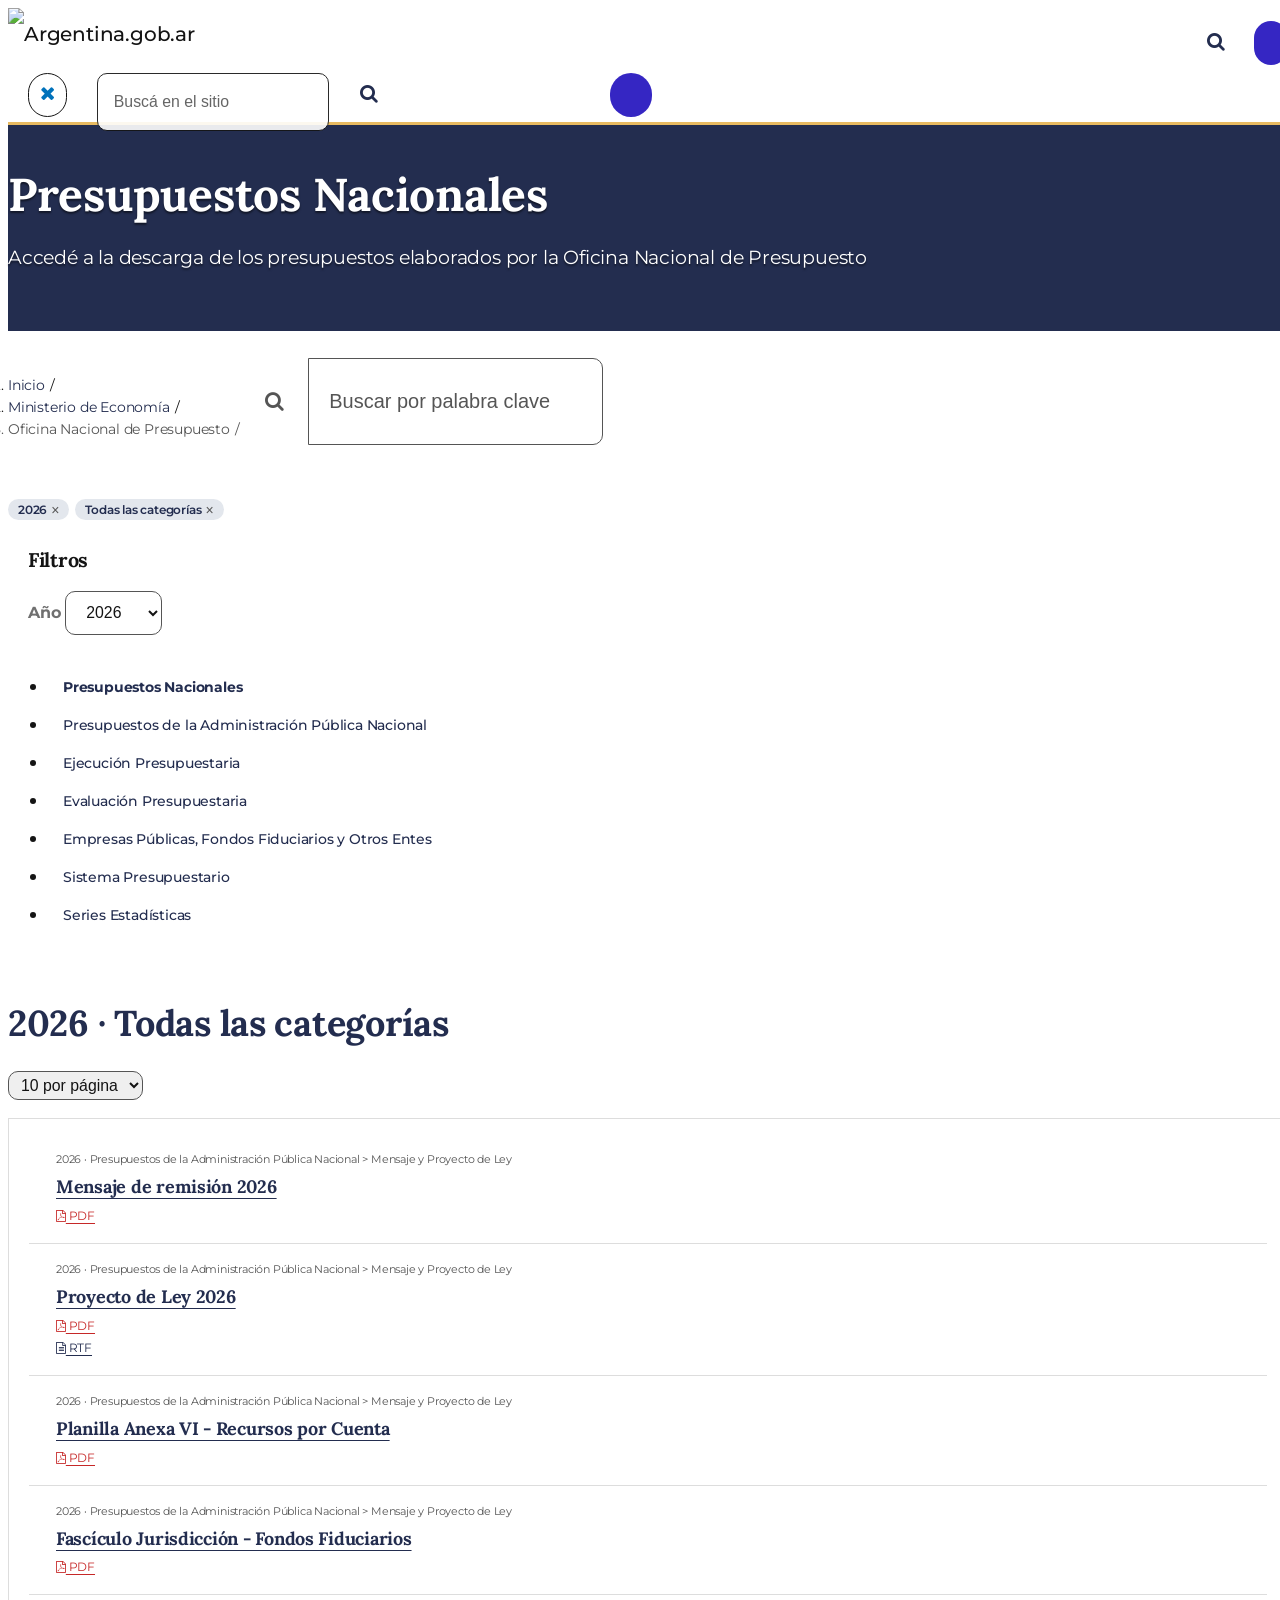
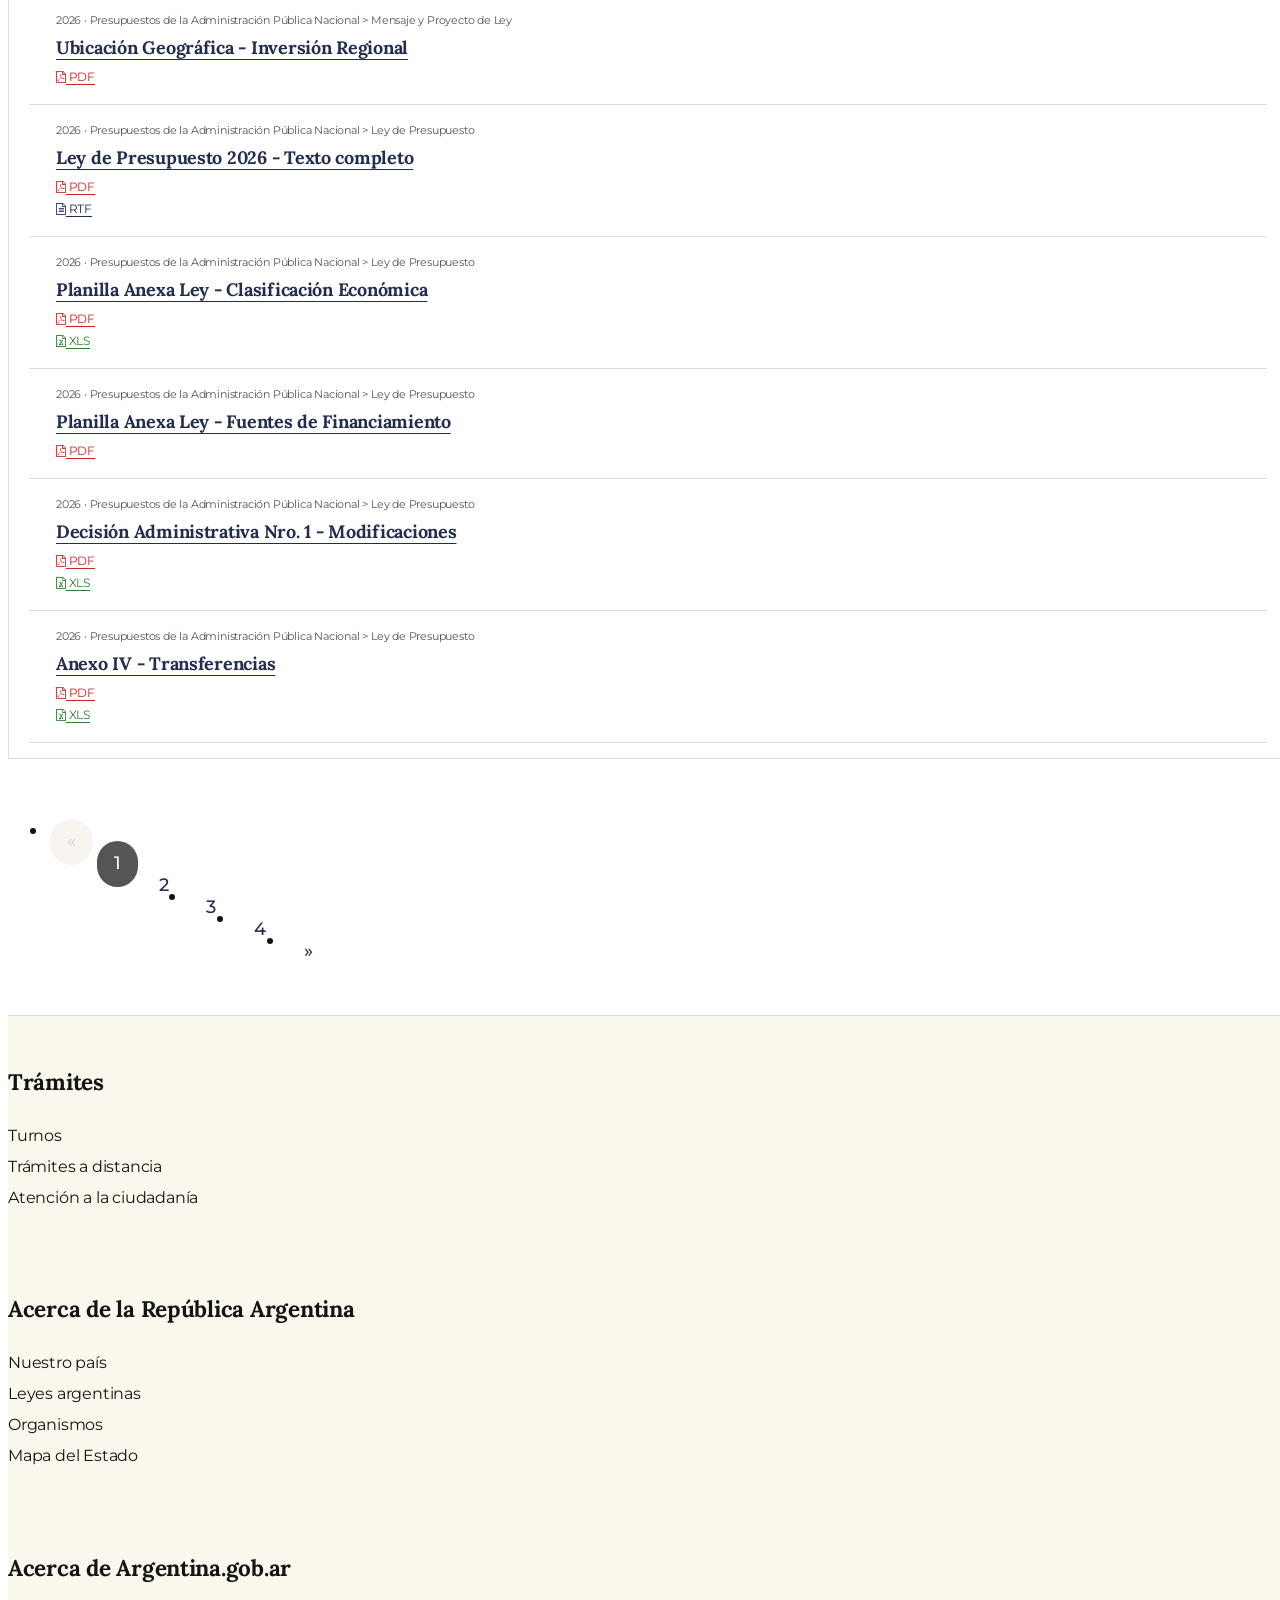
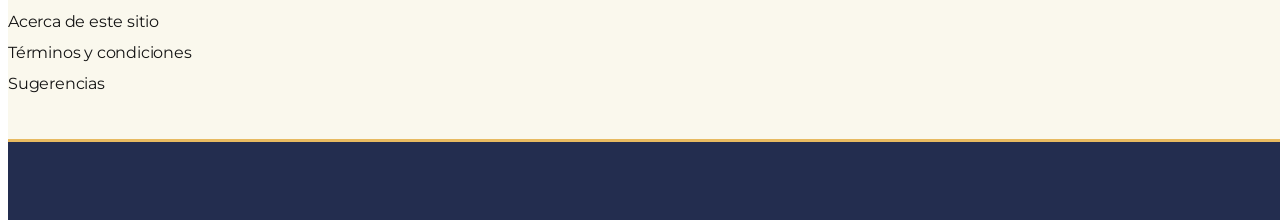
==== index.html @ b6ce986d "feat: sidebar filters via setCategoria, desktop subcat filters below title, hide sidebar card on mob" ====
<!DOCTYPE html>
<html lang="es" dir="ltr">

<head>
    <meta charset="utf-8">
    <meta name="viewport" content="width=device-width, initial-scale=1.0">
    <meta name="theme-color" content="#242C4F">
    <title>Presupuestos Nacionales | Argentina.gob.ar</title>
    <meta name="description"
        content="Accedé a la descarga de los presupuestos elaborados por la Oficina Nacional de Presupuesto">
    <link rel="icon"
        href="https://www.argentina.gob.ar/profiles/argentinagobar/themes/argentinagobar/argentinagobar_theme/favicon.ico"
        type="image/x-icon">

    <!-- Tipografía -->
    <link type="text/css" rel="stylesheet"
        href="https://fonts.googleapis.com/css2?family=Encode+Sans:wght@100;200;300;400;500;600;700;800;900&display=swap"
        media="all">
    <link type="text/css" rel="stylesheet"
        href="https://cdnjs.cloudflare.com/ajax/libs/font-awesome/4.7.0/css/font-awesome.css" media="all">

    <!-- Bootstrap 3 + Poncho -->
    <link rel="stylesheet"
        href="https://www.argentina.gob.ar/profiles/argentinagobar/themes/contrib/poncho/vendor/bootstrap/css/bootstrap.min.css">
    <link rel="stylesheet"
        href="https://www.argentina.gob.ar/profiles/argentinagobar/themes/contrib/poncho/css/icono-arg.css">
    <link rel="stylesheet" href="poncho.css">
    <link rel="stylesheet" href="css/estilos-pasos.css">
    <style>
       #subcategorias-container {
  display: none;
} 
    </style>
</head>

<body class="html no-sidebars">

    <!-- Encabezado Oficial -->
    <header>
        <nav class="navbar navbar-top navbar-default border-bottom-amarillo">
            <div class="container">
                <div>
                    <div class="navbar-header">
                        <a class="navbar-brand" href="https://www.argentina.gob.ar/" id="navbar-brand"
                            aria-label="Argentina.gob.ar Presidencia de la Nación">
                            <img src="https://www.argentina.gob.ar/profiles/argentinagobar/themes/argentinagobar/argentinagobar_theme/logo_argentina-azul.svg"
                                alt="Argentina.gob.ar" height="50" width="254">
                        </a>
                        <a class="btn btn-mi-argentina btn-login visible-xs bg-miarg-azul"
                            href="https://mi.argentina.gob.ar" title="Ingresar a Mi Argentina">
                            <i class="icono-arg-mi-argentina text-white"></i>
                            <span class="sr-only">Ir a Mi Argentina</span>
                        </a>
                        <button class="btn btn-mi-argentina btn-login visible-xs" aria-labelledby="edit-keys">
                            <span class="fa fa-search fa-fw"></span>
                            <span class="sr-only">Buscar</span>
                        </button>
                    </div>
                    <div class="nav navbar-nav navbar-right hidden-xs">
                        <button class="btn btn-link btn-search-reset visible-xs">
                            <i class="fa fa-times"><span class="sr-only">Cerrar el buscador</span></i>
                        </button>
                        <div id="cd-login">
                            <a href="https://mi.argentina.gob.ar/" id="btn-mi-argentina"
                                class="btn hidden-xs p-l-1 btn-login bg-miarg-azul"
                                aria-label="Ingresar a Mi Argentina">
                                <i class="fa-3x fa icono-arg-mi-argentina-extended text-white p-t-0">
                                    <span class="sr-only">Mi Argentina</span>
                                </i>
                            </a>
                        </div>
                        <div class="pull-left">
                            <div class="input-group">
                                <label class="sr-only" for="search-site">Buscar en el sitio</label>
                                <input placeholder="Buscá en el sitio" id="search-site"
                                    class="input-search form-control" type="text">
                                <span class="input-group-btn">
                                    <button class="bg-white btn btn-primary" aria-label="Buscar" type="button">
                                        <i class="fa fa-search text-primary"></i>
                                        <span class="sr-only">Buscar en el sitio</span>
                                    </button>
                                </span>
                            </div>
                        </div>
                    </div>
                </div>
            </div>
        </nav>
    </header>

    <main role="main">

        <!-- Jumbotron / Hero -->
        <section class="jumbotron align-mid">
            <div class="jumbotron_body bg-primary">
                <div class="container">
                    <div class="row">
                        <div class="col-md-12 col-xs-12">
                            <h1 class="margin-bottom-1">Presupuestos Nacionales</h1>
                            <p class="lead">Accedé a la descarga de los presupuestos elaborados por la Oficina Nacional
                                de Presupuesto</p>
                        </div>
                    </div>
                </div>
            </div>
        </section>

        <div class="container margin-bottom-4">
            <div class="region region-content presupuestos-nacionales">
                <div id="block-system-main" class="block block-system clearfix">

                    <!-- Migas de pan -->
                    <div class="row m-t-2">
                        <div class="col-md-12">
                            <ol class="breadcrumb pull-left device-breadcrumb" role="list" aria-label="Migas de pan">
                                <li><a href="https://www.argentina.gob.ar/">Inicio</a></li>
                                <li><a href="#">Ministerio de Economía</a></li>
                                <li class="active">Oficina Nacional de Presupuesto</li>
                            </ol>
                        </div>
                    </div>

                    <!-- Buscador de presupuestos -->
                    <div class="row m-t-2 m-b-3">
                        <div class="col-md-12">
                            <div class="input-group input-group-lg">
                                <span class="input-group-addon bg-white">
                                    <i class="fa fa-search text-muted"></i>
                                </span>
                                <input type="text" class="form-control" placeholder="Buscar por palabra clave"
                                    id="search-presupuesto" autocomplete="off">
                            </div>
                        </div>
                    </div>

                    <!-- Filtros activos -->
                    <div class="row">
                        <div class="col-md-12">
                            <div class="filter-chips" id="filter-chips" role="list" aria-label="Filtros activos"></div>
                        </div>
                    </div>

                    <!-- Contenido principal -->
                    <div class="row">

                        <!-- Columna de filtros -->
                        <div class="col-md-3 col-xs-12">
                            <button class="btn-mobile-filtros-open" onclick="openMobileFilters()">
                                <i class="fa fa-sliders"></i> Filtrar
                            </button>
                            <div class="filter-mobile-overlay" id="mobileOverlay" onclick="closeMobileFilters()"></div>
                            <div class="panel-filtros-wrapper" id="mobileFilterPanel">
                                <div class="filter-header-mobile">
                                    <h3>Filtros</h3>
                                    <button onclick="closeMobileFilters()">Cerrar <i class="fa fa-times"></i></button>
                                </div>
                                <div class="panel panel-filtros m-b-0">
                                    <div class="panel-body">
                                        <h3 class="h4 fw-bold m-t-0 m-b-1 desktop-filtros-title">Filtros</h3>
                                        <div class="">
                                            <label for="filter-anio" class="fw-bold" style="font-size:14px;">Año</label>
                                            <select id="filter-anio" class="form-control" onchange="onYearChange()">
                                                <option value="">Todos</option>
                                                <option value="2026">2026</option>
                                                <option value="2025">2025</option>
                                                <option value="2024">2024</option>
                                                <option value="2023">2023</option>
                                            </select>
                                        </div>
                                        <div class="m-b-2" style="display: none;">
                                            <label for="category-select" class="fw-bold" style="font-size:14px;">Categoría</label>
                                            <select id="category-select" class="form-control" onchange="setCategoria(this.value)">
                                                <option value="__all__">Todas las categorías</option>
                                            </select>
                                        </div>
                                        <div id="subcategorias-container" class="row" style="display: none!important;"></div>
                                    </div>
                                </div>
                                <div class="filter-footer-mobile">
                                    <button class="btn btn-default btn-restablecer" onclick="resetAllMobile()">Restablecer</button>
                                    <button class="btn btn-aplicar" onclick="closeMobileFilters()">Aplicar</button>
                                </div>
                            </div>

                        <!-- Navegación libro / página de libro -->
                        <div class="card card-body hidden-xs">
                            <details class="device-panel-menu" open="true">
                                <summary class="text-black ar-details__title">
                                    <span class="text-left"><i class="fa fa-list p-r-1"></i> En esta sección </span>
                                </summary>
                                <div class="book-navigation details-info">
                                    <nav class="page-sidebar menu-xs">
                                        <ul class="nav nav-pills nav-stacked" id="sidebar-menu">
                                            <li><a href="#" data-categoria="__all__">Presupuestos Nacionales</a></li>
                                            <li><a href="#" data-categoria="Presupuestos de la Administración Pública Nacional">Presupuestos de la Administración Pública Nacional</a></li>
                                            <li><a href="#" data-categoria="Ejecución Presupuestaria">Ejecución Presupuestaria</a></li>
                                            <li><a href="#" data-categoria="Evaluación Presupuestaria">Evaluación Presupuestaria</a></li>
                                            <li><a href="#" data-categoria="Empresas Públicas, Fondos Fiduciarios y Otros Entes">Empresas Públicas, Fondos Fiduciarios y Otros Entes</a></li>
                                            <li><a href="#" data-categoria="Sistema Presupuestario">Sistema Presupuestario</a></li>
                                            <li><a href="#" data-categoria="Series Estadísticas">Series Estadísticas</a></li>
                                        </ul>
                                    </nav>
                                </div>
                            </details>
                        </div>

                        </div>

                        <!-- Columna de resultados -->
                        <div class="col-md-9 col-xs-12">
                            <div class="row margin-bottom-2">
                                <div class="col-xs-8">
                                    <h2 class="h2 margin-bottom-0 text-primary" id="results-title"></h2>
                                </div>
                                <div class="col-xs-4 text-right">
                                    <select id="page-size-selector" class="form-control"
                                        style="display:inline-block; width:auto; padding:4px 8px; height:auto;"
                                        onchange="changePageSize(this.value)">
                                        <option value="10" selected>10 por página</option>
                                        <option value="25">25 por página</option>
                                        <option value="50">50 por página</option>
                                        <option value="todos">Todos</option>
                                    </select>
                                </div>
                            </div>
                            <div id="subcategorias-desktop" class="row m-b-1 hidden-xs"></div>
                            <div class="panel panel-default" id="results-panel" style="display:none;">
                                <div class="panel-body p-a-0">
                                    <div id="results-list"></div>
                                </div>
                            </div>
                            <nav aria-label="Paginación" class="m-t-2" id="pagination-nav" style="display:none;">
                                <ul class="pagination" id="pagination-list"></ul>
                            </nav>
                        </div>
                    </div>
                    <!-- fin row principal -->

                </div>
            </div>
        </div>
    </main>

    <!-- Pie de página Oficial -->
    <footer class="main-footer">
        <div class="container">
            <div class="row">
                <div class="col-md-4 col-sm-12">
                    <section class="block block-menu clearfix">
                        <h2 class="block-title h3 section-title">Trámites</h2>
                        <ul class="menu nav">
                            <li class="first leaf"><a href="https://www.argentina.gob.ar/turnos">Turnos</a></li>
                            <li class="leaf"><a href="https://www.argentina.gob.ar/tad">Trámites a distancia</a></li>
                            <li class="last leaf"><a
                                    href="https://www.argentina.gob.ar/miargentina/mesadeayuda">Atención a la
                                    ciudadanía</a></li>
                        </ul>
                    </section>
                </div>
                <div class="col-md-4 col-sm-12">
                    <section class="block block-menu clearfix">
                        <h2 class="block-title h3 section-title">Acerca de la República Argentina</h2>
                        <ul class="menu nav">
                            <li class="first leaf"><a href="https://www.argentina.gob.ar/pais">Nuestro país</a></li>
                            <li class="leaf"><a href="https://www.argentina.gob.ar/normativa">Leyes argentinas</a></li>
                            <li class="leaf"><a href="https://www.argentina.gob.ar/organismos">Organismos</a></li>
                            <li class="last leaf"><a
                                    href="https://www.argentina.gob.ar/desregulacion/mapa-del-estado">Mapa del
                                    Estado</a></li>
                        </ul>
                    </section>
                </div>
                <div class="col-md-4 col-sm-12">
                    <section class="block block-menu clearfix">
                        <h2 class="block-title h3 section-title">Acerca de Argentina.gob.ar</h2>
                        <ul class="menu nav">
                            <li class="first leaf"><a href="https://www.argentina.gob.ar/acerca">Acerca de este
                                    sitio</a></li>
                            <li class="leaf"><a href="https://www.argentina.gob.ar/terminos-y-condiciones">Términos y
                                    condiciones</a></li>
                            <li class="last leaf"><a href="https://www.argentina.gob.ar/sugerencias">Sugerencias</a>
                            </li>
                        </ul>
                    </section>
                </div>
            </div>
        </div>
        <div class="container-fluid border-top-amarillo">
            <div class="row sub-footer">
                <div class="container">
                    <div class="col-sm-6 m-y-1 p-x-0"></div>
                </div>
            </div>
        </div>
    </footer>

    <script>
        const MENU_DATA = [
          { "id": "presupuestos", "label": "Presupuestos de la Administración Pública Nacional", "children": [
            { "label": "Mensaje y Proyecto de Ley", "href": "#mensajes", "children": [
              { "label": "Mensaje y Proyecto de Ley", "href": "#mensajes" },
              { "label": "Planillas Anexas al Articulado", "href": "#mensajes-planillas" },
              { "label": "Fascículos Jurisdicción Entidad", "href": "#mensajes-fasciculos" },
              { "label": "Anexo Estadístico y Ubicación Geográfica", "href": "#mensajes-estadistico" }
            ]},
            { "label": "Ley de Presupuesto", "href": "#ley", "children": [
              { "label": "Ley de Presupuesto", "href": "#ley" },
              { "label": "Planillas Anexas al Articulado", "href": "#ley-planillas" },
              { "label": "Decisión Administrativa Nro. 1", "href": "#ley-decision" },
              { "label": "Anexos", "href": "#ley-anexos" }
            ]},
            { "label": "Otros Documentos", "href": "#otros", "children": [
              { "label": "Presupuesto Consolidado del Sector Público Nacional", "href": "#otros-consolidado" },
              { "label": "Síntesis del Mensaje y Proyecto de Ley", "href": "#otros-resumen" },
              { "label": "Informe de Avance del Presup. al Congreso de la Nación", "href": "#otros-informe" }
            ]}
          ]},
          { "id": "ejecucion", "label": "Ejecución Presupuestaria", "children": [
            { "label": "Ejecución Adm. Nacional Base Devengado", "href": "https://www.economia.gob.ar/onp/ejecucion/2026" }, { "label": "Cuenta AIF Sector Público Nacional Base Caja", "href": "https://www.economia.gob.ar/onp/ejecucion/2026#aif" }, { "label": "Ejecución Adm. Nacional Divisas", "href": "https://www.economia.gob.ar/onp/ejecucion/2026#divisas" }, { "label": "Boletín Fiscal", "href": "https://www.economia.gob.ar/onp/ejecucion/2026#bf" }] },
          { "id": "evaluacion", "label": "Evaluación Presupuestaria", "children": [
            { "label": "Síntesis Ejecutiva", "href": "https://www.economia.gob.ar/onp/evaluacion/2026" }, { "label": "Seguimiento Físico Financiero", "href": "https://www.economia.gob.ar/onp/evaluacion/2026#seguimiento" }, { "label": "Resúmen Orientado al Ciudadano", "href": "https://www.economia.gob.ar/onp/evaluacion/2026#resumen" }, { "label": "Inversión Pública Nacional", "href": "https://www.economia.gob.ar/onp/evaluacion/2026#inversion" }, { "label": "Cuenta de Inversión", "href": "https://www.economia.gob.ar/onp/evaluacion/2026#cuenta" }] },
          { "id": "empresas", "label": "Empresas Públicas, Fondos Fiduciarios y Otros Entes", "children": [
            { "label": "Presupuestos de Empresas Públicas y Otros Entes", "href": "https://www.economia.gob.ar/onp/empresas/2026" }, { "label": "Presupuestos de Fondos Fiduciarios", "href": "https://www.economia.gob.ar/onp/empresas/2026#ff" }, { "label": "Ejecución Presupuestaria de los Fondos Fiduciarios", "href": "https://www.economia.gob.ar/onp/empresas/2026#ejecucion_ff" }, { "label": "Ejecución Presupuestaria de Empresas Públicas", "href": "https://www.economia.gob.ar/onp/empresas/2026#ejecucion_empresas" }, { "label": "Instructivos", "href": "https://www.economia.gob.ar/onp/empresas/instructivos" }] },
          { "id": "sistema", "label": "Sistema Presupuestario", "children": [
            { "label": "Normativa", "href": "https://www.economia.gob.ar/onp/sistema" }, { "label": "Manuales", "href": "https://www.economia.gob.ar/onp/sistema#manuales" }, { "label": "Instructivos y Soportes de Información", "href": "https://www.economia.gob.ar/onp/sistema#instructivos" }] },
          { "id": "estadisticas", "label": "Series Estadísticas", "href": "https://www.economia.gob.ar/onp/estadisticas/", "children": [] }
        ];
        let menuData = MENU_DATA;
        let activeCategory = "";
        let activeYear = "";
        let activeResultsHref = "";
        let currentPage = 1;
        let ITEMS_POR_PAGINA = 10;
        let cachedResults = [];
        let currentGroupHrefs = [];
        let searchQuery = "";
        let activeSubcategory = "";

        function hideResultsPanel() {
            document.getElementById("results-panel").style.display = "none";
            activeResultsHref = "";
        }

        function onSubcategorySelect(sel) {
            const val = sel.value;
            if (!val) { hideResultsPanel(); return; }
            if (val === "__all__") {
                activeSubcategory = "Todas las categorías";
                renderChips();
                if (currentGroupHrefs && currentGroupHrefs.length) {
                    showAllGroupResults();
                } else {
                    showCategoryResults(activeCategory);
                }
                return;
            }
            const opt = sel.options[sel.selectedIndex];
            activeSubcategory = opt.text;
            renderChips();
            showResults(val);
        }

        function renderResultItemHtml(it) {
            var formatsHtml = "";
            if (it.formats) {
                var fmts = [];
                if (it.formats.pdf) fmts.push('<a href="' + escapeAttr(it.formats.pdf) + '" class="result-format text-danger"><i class="fa fa-file-pdf-o" aria-hidden="true"></i> PDF</a>');
                if (it.formats.rtf) fmts.push('<a href="' + escapeAttr(it.formats.rtf) + '" class="result-format text-primary"><i class="fa fa-file-text-o" aria-hidden="true"></i> RTF</a>');
                if (it.formats.xls) fmts.push('<a href="' + escapeAttr(it.formats.xls) + '" class="result-format text-success"><i class="fa fa-file-excel-o" aria-hidden="true"></i> XLS</a>');
                formatsHtml = fmts.join("<br>");
            }
            var url = it.url || (it.formats && (it.formats.pdf || it.formats.rtf || it.formats.xls)) || "#";
            var meta = [];
            if (it.year) meta.push('<span class="text-muted">' + it.year + '</span>');
            if (it._href) {
                if (!hrefLabelMap) hrefLabelMap = buildHrefLabelMap();
                var label = hrefLabelMap[it._href] || "";
                if (label) meta.push('<span class="text-muted">' + escapeHtml(label) + '</span>');
            }
            return '<div class="result-item border-bottom p-x-2 p-y-1">' +
                (meta.length ? '<div class="row"><div class="col-xs-12 m-b-05" style="font-size:11px;">' + meta.join(" · ") + '</div></div>' : "") +
                '<div class="row">' +
                '<div class="col-xs-9">' +
                '<h3 class="h5 margin-top-0 margin-bottom-05">' +
                '<a href="' + escapeAttr(url) + '">' + escapeHtml(it.title) + '</a>' +
                '</h3>' +
                '</div>' +
                '<div class="col-xs-3 text-right">' + formatsHtml + '</div>' +
                '</div>' +
                '</div>';
        }

        function renderResultsPage() {
            cachedResults.sort(function(a, b) { return (b.year || 0) - (a.year || 0); });
            var list = document.getElementById("results-list");
            if (cachedResults.length === 0) {
                list.innerHTML = '<div class="p-x-2 p-y-2 text-muted"><p class="margin-0">No hay resultados' +
                    (activeYear ? ' para ' + activeYear : '') + '</p></div>';
                return;
            }
            var start = (currentPage - 1) * ITEMS_POR_PAGINA;
            var pageItems = cachedResults.slice(start, start + ITEMS_POR_PAGINA);
            list.innerHTML = pageItems.map(function (it) {
                return renderResultItemHtml(it);
            }).join("");
            renderPagination();
        }

        function goToPage(page) {
            const totalPages = Math.ceil(cachedResults.length / ITEMS_POR_PAGINA);
            if (page < 1 || page > totalPages) return;
            currentPage = page;
            renderResultsPage();
            renderPagination();
            window.scrollTo({ top: document.getElementById("results-panel").offsetTop - 20, behavior: "smooth" });
        }

        function showResults(href) {
            activeResultsHref = href;
            var data = SIMULATED_RESULTS[href];
            var panel = document.getElementById("results-panel");
            var q = (document.getElementById("search-presupuesto").value || "").trim().toLowerCase();

            cachedResults = data ? data.slice() : [];
            cachedResults.forEach(function(it) { it._href = href; });
            if (activeYear) {
                cachedResults = cachedResults.filter(function (it) { return String(it.year) === activeYear; });
            }
            if (q) {
                cachedResults = cachedResults.filter(function (it) { return it.title.toLowerCase().includes(q); });
            }

            currentPage = 1;
            renderResultsPage();
            panel.style.display = "block";
        }

        const SIMULATED_RESULTS = {
  "#mensajes": [
    {title:"Mensaje de remisión", year:2023, url:"https://www.economia.gob.ar/onp/documentos/presutexto/proy2023/ley/pdf/planillas_anexas/capitulo1/anexa101.pdf", formats:{pdf:"https://www.economia.gob.ar/onp/documentos/presutexto/proy2023/ley/pdf/planillas_anexas/capitulo1/anexa101.pdf"}},
    {title:"Proyecto de Ley", year:2023, url:"https://www.economia.gob.ar/onp/documentos/presutexto/proy2023/ley/pdf/planillas_anexas/capitulo1/anexa101.pdf", formats:{pdf:"https://www.economia.gob.ar/onp/documentos/presutexto/proy2023/ley/pdf/planillas_anexas/capitulo1/anexa101.pdf"}},
    {title:"Composición del gasto por Finalidad-Función y Carácter Económico - Nº 1 Anexa al Art.1º", year:2023, url:"https://www.economia.gob.ar/onp/documentos/presutexto/proy2023/ley/pdf/planillas_anexas/capitulo1/anexa101.pdf", formats:{pdf:"https://www.economia.gob.ar/onp/documentos/presutexto/proy2023/ley/pdf/planillas_anexas/capitulo1/anexa101.pdf", rtf:"https://www.economia.gob.ar/onp/documentos/presutexto/proy2023/ley/pdf/planillas_anexas/capitulo1/anexa101.rtf"}},
    {title:"Composición del gasto por Finalidad-Función y Carácter Institucional - Nº 2 Anexa al Art.1º", year:2023, url:"https://www.economia.gob.ar/onp/documentos/presutexto/proy2023/ley/pdf/planillas_anexas/capitulo1/anexa102.pdf", formats:{pdf:"https://www.economia.gob.ar/onp/documentos/presutexto/proy2023/ley/pdf/planillas_anexas/capitulo1/anexa102.pdf", rtf:"https://www.economia.gob.ar/onp/documentos/presutexto/proy2023/ley/pdf/planillas_anexas/capitulo1/anexa102.rtf"}},
    {title:"Composición del gasto por Finalidad-Función y por Jurisdicción - Nº 3 Anexa al Art.1º", year:2023, url:"https://www.economia.gob.ar/onp/documentos/presutexto/proy2023/ley/pdf/planillas_anexas/capitulo1/anexa103.pdf", formats:{pdf:"https://www.economia.gob.ar/onp/documentos/presutexto/proy2023/ley/pdf/planillas_anexas/capitulo1/anexa103.pdf", xls:"https://www.economia.gob.ar/onp/documentos/presutexto/proy2023/ley/pdf/planillas_anexas/capitulo1/anexa103.xlsx"}},
    {title:"Composición del gasto por Jurisdicción y Carácter Institucional - Nº 4 Anexa al Art.1º", year:2023, url:"https://www.economia.gob.ar/onp/documentos/presutexto/proy2023/ley/pdf/planillas_anexas/capitulo1/anexa103.pdf", formats:{pdf:"https://www.economia.gob.ar/onp/documentos/presutexto/proy2023/ley/pdf/planillas_anexas/capitulo1/anexa103.pdf", xls:"https://www.economia.gob.ar/onp/documentos/presutexto/proy2023/ley/pdf/planillas_anexas/capitulo1/anexa103.xlsx"}},
    {title:"Composición del gasto por Jurisdicción y Carácter Económico - Nº 5 Anexa al Art.1º", year:2023, url:"https://www.economia.gob.ar/onp/documentos/presutexto/proy2023/ley/pdf/planillas_anexas/capitulo1/anexa103.pdf", formats:{pdf:"https://www.economia.gob.ar/onp/documentos/presutexto/proy2023/ley/pdf/planillas_anexas/capitulo1/anexa103.pdf", xls:"https://www.economia.gob.ar/onp/documentos/presutexto/proy2023/ley/pdf/planillas_anexas/capitulo1/anexa103.xlsx"}},
    {title:"Composición del gasto por Jurisdicción y por Fuente de Financiamiento - Nº 6 Anexa al Art.1º", year:2023, url:"https://www.economia.gob.ar/onp/documentos/presutexto/proy2023/ley/pdf/planillas_anexas/capitulo1/anexa103.pdf", formats:{pdf:"https://www.economia.gob.ar/onp/documentos/presutexto/proy2023/ley/pdf/planillas_anexas/capitulo1/anexa103.pdf", xls:"https://www.economia.gob.ar/onp/documentos/presutexto/proy2023/ley/pdf/planillas_anexas/capitulo1/anexa103.xlsx"}},
    {title:"Composición del gasto por Carácter Económico y por Carácter Institucional - Nº 7 Anexa al Art.1º", year:2023, url:"https://www.economia.gob.ar/onp/documentos/presutexto/proy2023/ley/pdf/planillas_anexas/capitulo1/anexa103.pdf", formats:{pdf:"https://www.economia.gob.ar/onp/documentos/presutexto/proy2023/ley/pdf/planillas_anexas/capitulo1/anexa103.pdf", xls:"https://www.economia.gob.ar/onp/documentos/presutexto/proy2023/ley/pdf/planillas_anexas/capitulo1/anexa103.xlsx"}},
    {title:"Cálculo de Recursos por Carácter Económico y por Carácter Institucional - Nº 8 Anexa al Art.2º", year:2023, url:"https://www.economia.gob.ar/onp/documentos/presutexto/proy2023/ley/pdf/planillas_anexas/capitulo1/anexa103.pdf", formats:{pdf:"https://www.economia.gob.ar/onp/documentos/presutexto/proy2023/ley/pdf/planillas_anexas/capitulo1/anexa103.pdf", xls:"https://www.economia.gob.ar/onp/documentos/presutexto/proy2023/ley/pdf/planillas_anexas/capitulo1/anexa103.xlsx"}},
    {title:"Mensaje de remisión 2026", year:2026, url:"https://www.economia.gob.ar/onp/documentos/presutexto/proy2026/mensaje.pdf", formats:{pdf:"https://www.economia.gob.ar/onp/documentos/presutexto/proy2026/mensaje.pdf"}},
    {title:"Proyecto de Ley 2026", year:2026, url:"https://www.economia.gob.ar/onp/documentos/presutexto/proy2026/ley.pdf", formats:{pdf:"https://www.economia.gob.ar/onp/documentos/presutexto/proy2026/ley.pdf", rtf:"https://www.economia.gob.ar/onp/documentos/presutexto/proy2026/ley.rtf"}}
  ],
  "#mensajes-planillas": [
    {title:"Planilla Anexa I - Recursos por Rubro", year:2023, formats:{pdf:"#", xls:"#"}},
    {title:"Planilla Anexa II - Gastos por Inciso", year:2023, formats:{pdf:"#", xls:"#"}},
    {title:"Planilla Anexa III - Gastos por Finalidad", year:2024, formats:{pdf:"#", xls:"#"}},
    {title:"Planilla Anexa IV - Gastos por Jurisdicción", year:2024, formats:{pdf:"#", xls:"#"}},
    {title:"Planilla Anexa V - Clasificación Geográfica", year:2025, formats:{pdf:"#", rtf:"#"}},
    {title:"Planilla Anexa VI - Recursos por Cuenta", year:2026, formats:{pdf:"#"}}
  ],
  "#mensajes-fasciculos": [
    {title:"Fascículo Jurisdicción - Administración Central", year:2023, formats:{pdf:"#"}},
    {title:"Fascículo Jurisdicción - Organismos Descentralizados", year:2024, formats:{pdf:"#"}},
    {title:"Fascículo Jurisdicción - Empresas Públicas", year:2025, formats:{pdf:"#"}},
    {title:"Fascículo Jurisdicción - Fondos Fiduciarios", year:2026, formats:{pdf:"#"}}
  ],
  "#mensajes-estadistico": [
    {title:"Anexo Estadístico - Series Macrofiscales", year:2023, formats:{pdf:"#", xls:"#"}},
    {title:"Anexo Estadístico - Gasto Primario", year:2024, formats:{pdf:"#"}},
    {title:"Ubicación Geográfica - Obras por Provincia", year:2025, formats:{pdf:"#", xls:"#"}},
    {title:"Ubicación Geográfica - Inversión Regional", year:2026, formats:{pdf:"#"}}
  ],
  "#ley": [
    {title:"Ley de Presupuesto 2023 - Texto completo", year:2023, formats:{pdf:"#", rtf:"#"}  },
    {title:"Ley de Presupuesto 2024 - Texto completo", year:2024, formats:{pdf:"#", rtf:"#"}  },
    {title:"Ley de Presupuesto 2025 - Texto completo", year:2025, formats:{pdf:"#", rtf:"#"}  },
    {title:"Ley de Presupuesto 2026 - Texto completo", year:2026, formats:{pdf:"#", rtf:"#"}  },
    {title:"Artículos 1 al 50", year:2023, formats:{pdf:"#"}},
    {title:"Artículos 51 al 100", year:2024, formats:{pdf:"#"}}
  ],
  "#ley-planillas": [
    {title:"Planilla Anexa Ley - Recursos", year:2023, formats:{pdf:"#", xls:"#"}},
    {title:"Planilla Anexa Ley - Gastos Corrientes", year:2024, formats:{pdf:"#", xls:"#"}},
    {title:"Planilla Anexa Ley - Gastos de Capital", year:2025, formats:{pdf:"#", xls:"#"}},
    {title:"Planilla Anexa Ley - Clasificación Económica", year:2026, formats:{pdf:"#", xls:"#"}},
    {title:"Planilla Anexa Ley - Fuentes de Financiamiento", year:2026, formats:{pdf:"#"}}
  ],
  "#ley-decision": [
    {title:"Decisión Administrativa Nro. 1 - Distribución del Presupuesto", year:2023, formats:{pdf:"#"}},
    {title:"Decisión Administrativa Nro. 1 - Anexo I", year:2024, formats:{pdf:"#", rtf:"#"}},
    {title:"Decisión Administrativa Nro. 1 - Anexo II", year:2025, formats:{pdf:"#"}},
    {title:"Decisión Administrativa Nro. 1 - Modificaciones", year:2026, formats:{pdf:"#", xls:"#"}}
  ],
  "#ley-anexos": [
    {title:"Anexo I - Presupuesto de Recursos", year:2023, formats:{pdf:"#", xls:"#"}},
    {title:"Anexo II - Presupuesto de Gastos", year:2024, formats:{pdf:"#", xls:"#"}},
    {title:"Anexo III - Personal de la Administración", year:2025, formats:{pdf:"#"}},
    {title:"Anexo IV - Transferencias", year:2026, formats:{pdf:"#", xls:"#"}},
    {title:"Anexo V - Deuda Pública", year:2026, formats:{pdf:"#", rtf:"#"}}
  ],
  "#otros-consolidado": [
    {title:"Presupuesto Consolidado - Sector Público Nacional", year:2023, formats:{pdf:"#", xls:"#"}},
    {title:"Presupuesto Consolidado - Administración Central", year:2024, formats:{pdf:"#"}},
    {title:"Presupuesto Consolidado - Organismos Descentralizados", year:2025, formats:{pdf:"#", xls:"#"}},
    {title:"Presupuesto Consolidado - Empresas Públicas", year:2026, formats:{pdf:"#"}}
  ],
  "#otros-resumen": [
    {title:"Síntesis del Mensaje y Proyecto de Ley - Resumen Ejecutivo", year:2023, formats:{pdf:"#", rtf:"#"}},
    {title:"Síntesis del Mensaje y Proyecto de Ley - Versión Ciudadana", year:2024, formats:{pdf:"#"}},
    {title:"Síntesis del Mensaje y Proyecto de Ley - Infografía", year:2025, formats:{pdf:"#", rtf:"#"}},
    {title:"Síntesis del Mensaje y Proyecto de Ley - PPT", year:2026, formats:{pdf:"#", xls:"#"}}
  ],
  "#otros-informe": [
    {title:"Informe de Avance - I Trimestre", year:2023, formats:{pdf:"#", xls:"#"}},
    {title:"Informe de Avance - II Trimestre", year:2024, formats:{pdf:"#", xls:"#"}},
    {title:"Informe de Avance - III Trimestre", year:2025, formats:{pdf:"#", xls:"#"}},
    {title:"Informe de Avance - IV Trimestre", year:2026, formats:{pdf:"#", xls:"#"}}
  ],
  "https://www.economia.gob.ar/onp/ejecucion/2026": [
    {title:"Ejecución - Gastos por Jurisdicción", year:2023, url:"https://www.economia.gob.ar/onp/ejecucion/2026", formats:{pdf:"#"}},
    {title:"Ejecución - Gastos por Inciso", year:2024, url:"https://www.economia.gob.ar/onp/ejecucion/2026", formats:{pdf:"#", xls:"#"}},
    {title:"Ejecución - Gastos por Finalidad", year:2025, url:"https://www.economia.gob.ar/onp/ejecucion/2026", formats:{pdf:"#", xls:"#"}},
    {title:"Ejecución - Recursos por Rubro", year:2026, url:"https://www.economia.gob.ar/onp/ejecucion/2026", formats:{pdf:"#", xls:"#"}},
    {title:"Ejecución - Análisis del Resultado Financiero", year:2026, url:"https://www.economia.gob.ar/onp/ejecucion/2026", formats:{pdf:"#", xls:"#"}}
  ],
  "https://www.economia.gob.ar/onp/ejecucion/2026#aif": [
    {title:"Cuenta AIF - Estado de Ingresos y Gastos", year:2023, url:"https://www.economia.gob.ar/onp/ejecucion/2026", formats:{pdf:"#"}},
    {title:"Cuenta AIF - Recursos Financieros", year:2024, url:"https://www.economia.gob.ar/onp/ejecucion/2026", formats:{pdf:"#", xls:"#"}},
    {title:"Cuenta AIF - Obligaciones Financieras", year:2025, url:"https://www.economia.gob.ar/onp/ejecucion/2026", formats:{pdf:"#", xls:"#"}},
    {title:"Cuenta AIF - Inversiones Financieras", year:2026, url:"https://www.economia.gob.ar/onp/ejecucion/2026", formats:{pdf:"#"}}
  ],
  "https://www.economia.gob.ar/onp/ejecucion/2026#divisas": [
    {title:"Divisas - Ingresos en Moneda Extranjera", year:2023, url:"https://www.economia.gob.ar/onp/ejecucion/2026", formats:{pdf:"#", xls:"#"}},
    {title:"Divisas - Egresos en Moneda Extranjera", year:2024, url:"https://www.economia.gob.ar/onp/ejecucion/2026", formats:{pdf:"#", xls:"#"}},
    {title:"Divisas - Balance Cambiario del Sector Público", year:2025, url:"https://www.economia.gob.ar/onp/ejecucion/2026", formats:{pdf:"#"}},
    {title:"Divisas - Deuda en Moneda Extranjera", year:2026, url:"https://www.economia.gob.ar/onp/ejecucion/2026", formats:{pdf:"#"}}
  ],
  "https://www.economia.gob.ar/onp/ejecucion/2026#bf": [
    {title:"Boletín Fiscal - Resumen Ejecutivo", year:2023, url:"https://www.economia.gob.ar/onp/ejecucion/2026", formats:{pdf:"#", xls:"#"}},
    {title:"Boletín Fiscal - Ingresos Tributarios", year:2024, url:"https://www.economia.gob.ar/onp/ejecucion/2026", formats:{pdf:"#", xls:"#"}},
    {title:"Boletín Fiscal - Gasto Primario", year:2025, url:"https://www.economia.gob.ar/onp/ejecucion/2026", formats:{pdf:"#", xls:"#"}},
    {title:"Boletín Fiscal - Resultado Fiscal", year:2026, url:"https://www.economia.gob.ar/onp/ejecucion/2026", formats:{pdf:"#", xls:"#"}},
    {title:"Boletín Fiscal - Deuda Pública", year:2026, url:"https://www.economia.gob.ar/onp/ejecucion/2026", formats:{pdf:"#"}}
  ],
  "https://www.economia.gob.ar/onp/evaluacion/2026": [
    {title:"Síntesis Ejecutiva - Resumen de la Gestión", year:2023, url:"https://www.economia.gob.ar/onp/evaluacion/2026", formats:{pdf:"#", rtf:"#"}},
    {title:"Síntesis Ejecutiva - Indicadores Fiscales", year:2024, url:"https://www.economia.gob.ar/onp/evaluacion/2026", formats:{pdf:"#", xls:"#"}},
    {title:"Síntesis Ejecutiva - Evaluación por Jurisdicción", year:2025, url:"https://www.economia.gob.ar/onp/evaluacion/2026", formats:{pdf:"#", xls:"#"}},
    {title:"Síntesis Ejecutiva - Evaluación Global", year:2026, url:"https://www.economia.gob.ar/onp/evaluacion/2026", formats:{pdf:"#"}}
  ],
  "https://www.economia.gob.ar/onp/evaluacion/2026#seguimiento": [
    {title:"Seguimiento Físico - Metas Físicas por Jurisdicción", year:2023, url:"https://www.economia.gob.ar/onp/evaluacion/2026", formats:{pdf:"#", xls:"#"}},
    {title:"Seguimiento Físico - Indicadores de Gestión", year:2024, url:"https://www.economia.gob.ar/onp/evaluacion/2026", formats:{pdf:"#"}},
    {title:"Seguimiento Financiero - Ejecución por Programa", year:2025, url:"https://www.economia.gob.ar/onp/evaluacion/2026", formats:{pdf:"#", xls:"#"}},
    {title:"Seguimiento Financiero - Desvíos Presupuestarios", year:2026, url:"https://www.economia.gob.ar/onp/evaluacion/2026", formats:{pdf:"#", xls:"#"}}
  ],
  "https://www.economia.gob.ar/onp/evaluacion/2026#resumen": [
    {title:"Resumen Orientado al Ciudadano - Versión 2023", year:2023, url:"https://www.economia.gob.ar/onp/evaluacion/2026", formats:{pdf:"#"}},
    {title:"Resumen Orientado al Ciudadano - Versión 2024", year:2024, url:"https://www.economia.gob.ar/onp/evaluacion/2026", formats:{pdf:"#", rtf:"#"}},
    {title:"Resumen Orientado al Ciudadano - Versión 2025", year:2025, url:"https://www.economia.gob.ar/onp/evaluacion/2026", formats:{pdf:"#"}},
    {title:"Resumen Orientado al Ciudadano - Versión 2026", year:2026, url:"https://www.economia.gob.ar/onp/evaluacion/2026", formats:{pdf:"#"}}
  ],
  "https://www.economia.gob.ar/onp/evaluacion/2026#inversion": [
    {title:"Inversión Pública - Proyectos por Jurisdicción", year:2023, url:"https://www.economia.gob.ar/onp/evaluacion/2026", formats:{pdf:"#", xls:"#"}},
    {title:"Inversión Pública - Avance de Obras", year:2024, url:"https://www.economia.gob.ar/onp/evaluacion/2026", formats:{pdf:"#", xls:"#"}},
    {title:"Inversión Pública - Financiamiento Internacional", year:2025, url:"https://www.economia.gob.ar/onp/evaluacion/2026", formats:{pdf:"#"}},
    {title:"Inversión Pública - Proyectos Prioritarios", year:2026, url:"https://www.economia.gob.ar/onp/evaluacion/2026", formats:{pdf:"#", xls:"#"}}
  ],
  "https://www.economia.gob.ar/onp/evaluacion/2026#cuenta": [
    {title:"Cuenta de Inversión - Documento Completo", year:2023, url:"https://www.economia.gob.ar/onp/evaluacion/2026", formats:{pdf:"#"}},
    {title:"Cuenta de Inversión - Tomo I", year:2024, url:"https://www.economia.gob.ar/onp/evaluacion/2026", formats:{pdf:"#", rtf:"#"}},
    {title:"Cuenta de Inversión - Tomo II", year:2025, url:"https://www.economia.gob.ar/onp/evaluacion/2026", formats:{pdf:"#"}},
    {title:"Cuenta de Inversión - Resumen Ejecutivo", year:2026, url:"https://www.economia.gob.ar/onp/evaluacion/2026", formats:{pdf:"#", xls:"#"}}
  ],
  "https://www.economia.gob.ar/onp/empresas/2026": [
    {title:"Presupuesto Empresas Públicas - Recurso", year:2023, url:"https://www.economia.gob.ar/onp/empresas/2026", formats:{pdf:"#", xls:"#"}},
    {title:"Presupuesto Empresas Públicas - Gastos", year:2024, url:"https://www.economia.gob.ar/onp/empresas/2026", formats:{pdf:"#", xls:"#"}},
    {title:"Presupuesto Empresas Públicas - Inversiones", year:2025, url:"https://www.economia.gob.ar/onp/empresas/2026", formats:{pdf:"#", xls:"#"}},
    {title:"Presupuesto Empresas Públicas - RRHH", year:2026, url:"https://www.economia.gob.ar/onp/empresas/2026", formats:{pdf:"#"}}
  ],
  "https://www.economia.gob.ar/onp/empresas/2026#ff": [
    {title:"Fondos Fiduciarios - Planillas de Recursos", year:2023, url:"https://www.economia.gob.ar/onp/empresas/2026", formats:{pdf:"#", xls:"#"}},
    {title:"Fondos Fiduciarios - Planillas de Gastos", year:2024, url:"https://www.economia.gob.ar/onp/empresas/2026", formats:{pdf:"#", xls:"#"}},
    {title:"Fondos Fiduciarios - Informe de Gestión", year:2025, url:"https://www.economia.gob.ar/onp/empresas/2026", formats:{pdf:"#"}},
    {title:"Fondos Fiduciarios - Estados Contables", year:2026, url:"https://www.economia.gob.ar/onp/empresas/2026", formats:{pdf:"#", xls:"#"}}
  ],
  "https://www.economia.gob.ar/onp/empresas/2026#ejecucion_ff": [
    {title:"Ejecución FF - Ingresos por Fondo", year:2023, url:"https://www.economia.gob.ar/onp/empresas/2026", formats:{pdf:"#", xls:"#"}},
    {title:"Ejecución FF - Egresos por Fondo", year:2024, url:"https://www.economia.gob.ar/onp/empresas/2026", formats:{pdf:"#", xls:"#"}},
    {title:"Ejecución FF - Resultado por Fondo", year:2025, url:"https://www.economia.gob.ar/onp/empresas/2026", formats:{pdf:"#"}},
    {title:"Ejecución FF - Deuda por Fondo", year:2026, url:"https://www.economia.gob.ar/onp/empresas/2026", formats:{pdf:"#", xls:"#"}}
  ],
  "https://www.economia.gob.ar/onp/empresas/2026#ejecucion_empresas": [
    {title:"Ejecución Empresas - Ingresos Operativos", year:2023, url:"https://www.economia.gob.ar/onp/empresas/2026", formats:{pdf:"#", xls:"#"}},
    {title:"Ejecución Empresas - Egresos Operativos", year:2024, url:"https://www.economia.gob.ar/onp/empresas/2026", formats:{pdf:"#", xls:"#"}},
    {title:"Ejecución Empresas - Resultado por Empresa", year:2025, url:"https://www.economia.gob.ar/onp/empresas/2026", formats:{pdf:"#", xls:"#"}},
    {title:"Ejecución Empresas - Plantel de Personal", year:2026, url:"https://www.economia.gob.ar/onp/empresas/2026", formats:{pdf:"#"}}
  ],
  "https://www.economia.gob.ar/onp/empresas/instructivos": [
    {title:"Instructivo - Formulación Presupuestaria", year:2023, url:"https://www.economia.gob.ar/onp/empresas/instructivos", formats:{pdf:"#"}},
    {title:"Instructivo - Carga de Datos", year:2024, url:"https://www.economia.gob.ar/onp/empresas/instructivos", formats:{pdf:"#", rtf:"#"}},
    {title:"Instructivo - Reportes", year:2025, url:"https://www.economia.gob.ar/onp/empresas/instructivos", formats:{pdf:"#"}},
    {title:"Instructivo - Anexos", year:2026, url:"https://www.economia.gob.ar/onp/empresas/instructivos", formats:{pdf:"#", xls:"#"}}
  ],
  "https://www.economia.gob.ar/onp/sistema": [
    {title:"Normativa - Ley de Administración Financiera", year:2023, url:"https://www.economia.gob.ar/onp/sistema", formats:{pdf:"#"}},
    {title:"Normativa - Decretos Reglamentarios", year:2024, url:"https://www.economia.gob.ar/onp/sistema", formats:{pdf:"#", rtf:"#"}},
    {title:"Normativa - Disposiciones ONP", year:2025, url:"https://www.economia.gob.ar/onp/sistema", formats:{pdf:"#"}},
    {title:"Normativa - Circulares", year:2026, url:"https://www.economia.gob.ar/onp/sistema", formats:{pdf:"#"}}
  ],
  "https://www.economia.gob.ar/onp/sistema#manuales": [
    {title:"Manual de Clasificaciones Presupuestarias", year:2023, url:"https://www.economia.gob.ar/onp/sistema", formats:{pdf:"#"}},
    {title:"Manual de Formulación Presupuestaria", year:2024, url:"https://www.economia.gob.ar/onp/sistema", formats:{pdf:"#", rtf:"#"}},
    {title:"Manual de Ejecución Presupuestaria", year:2025, url:"https://www.economia.gob.ar/onp/sistema", formats:{pdf:"#"}},
    {title:"Manual de Evaluación Presupuestaria", year:2026, url:"https://www.economia.gob.ar/onp/sistema", formats:{pdf:"#", xls:"#"}}
  ],
  "https://www.economia.gob.ar/onp/sistema#instructivos": [
    {title:"Instructivo - Clasificador por Objeto del Gasto", year:2023, url:"https://www.economia.gob.ar/onp/sistema", formats:{pdf:"#", xls:"#"}},
    {title:"Instructivo - Clasificador por Rubro", year:2024, url:"https://www.economia.gob.ar/onp/sistema", formats:{pdf:"#", xls:"#"}},
    {title:"Instructivo - Tablas de Referencia", year:2025, url:"https://www.economia.gob.ar/onp/sistema", formats:{pdf:"#"}},
    {title:"Instructivo - Soportes de Información", year:2026, url:"https://www.economia.gob.ar/onp/sistema", formats:{pdf:"#"}}
  ],
  "https://www.economia.gob.ar/onp/estadisticas/": [
    {title:"Series Estadísticas - Recaudación Tributaria", year:2023, url:"https://www.economia.gob.ar/onp/estadisticas/", formats:{pdf:"#", xls:"#"}},
    {title:"Series Estadísticas - Gasto Primario", year:2024, url:"https://www.economia.gob.ar/onp/estadisticas/", formats:{pdf:"#", xls:"#"}},
    {title:"Series Estadísticas - Resultado Fiscal", year:2025, url:"https://www.economia.gob.ar/onp/estadisticas/", formats:{pdf:"#", xls:"#"}},
    {title:"Series Estadísticas - Deuda Pública", year:2026, url:"https://www.economia.gob.ar/onp/estadisticas/", formats:{pdf:"#", xls:"#"}},
    {title:"Series Estadísticas - Stock de Capital", year:2026, url:"https://www.economia.gob.ar/onp/estadisticas/", formats:{pdf:"#"}}
  ]
};

        function init() {
            const sel = document.getElementById("filter-anio");
            if (sel) {
                sel.value = "2026";
                activeYear = "2026";
            }
            setCategoria("__all__");
        }

        function onYearChange() {
            activeYear = document.getElementById("filter-anio").value;
            activeSubcategory = "";
            var q = (document.getElementById("search-presupuesto").value || "").trim().toLowerCase();

            if (activeCategory === "__all__") {
                document.getElementById("results-title").textContent = activeYear ? activeYear + " · Todas las categorías" : "Todas las categorías";
                renderChips();
                if (q) { showGlobalResults(q); } else { showAllCategoriesResults(); }
                return;
            }

            renderSubcategorias();
            renderChips();
            if (q) {
                showGlobalResults(q);
            } else {
                showCategoryResults(activeCategory);
            }
        }

        function matchesYear(label, siblings) {
            if (!activeYear) return true;
            if (/^\d{4}$/.test(label)) return label === activeYear;
            if (label === "Años Anteriores") {
                return !siblings.some(s => /^\d{4}$/.test(s) && s === activeYear);
            }
            return true;
        }

        function buildMenu() {
            const sel = document.getElementById("category-select");
            if (!sel || !menuData.length) return;

            sel.innerHTML = `<option value="__all__">Todas las categorías</option>` +
                menuData.map(cat => {
                    return `<option value="${escapeAttr(cat.label)}">${escapeHtml(cat.label)}</option>`;
                }).join("");

            sel.value = activeCategory || "";
        }

        function buildSubcatHTML(grouped, flat, prefix, colClass) {
            prefix = prefix || "";
            colClass = colClass || "col-md-12";
            if (grouped.length && flat.length === 0) {
                let html = `<div class="${colClass} col-xs-12 m-b-1">
                    <select class="form-control" id="${prefix}parent-select" onchange="onParentSelectChange(this)">
                        <option value="__all__">Todas las categorías</option>`;
                grouped.forEach(function(ch) {
                    html += `<option value="${escapeAttr(ch.href || ch.label)}">${escapeHtml(ch.label)}</option>`;
                });
                html += `</select></div>
                    <div class="${colClass} col-xs-12 m-b-1" id="${prefix}child-select-container" style="display:none;">
                        <select class="form-control" id="${prefix}child-select" onchange="onSubcategorySelect(this)">
                            <option value="__all__">Todas las categorías</option>
                        </select>
                    </div>`;
                return html;
            }
            let html = `<div class="col-xs-12 ${colClass}">
                <select class="form-control" onchange="onSubcategorySelect(this)">
                    <option value="__all__">Todas las categorías</option>`;
            flat.forEach(function(ch) {
                html += `<option value="${escapeAttr(ch.href)}">${escapeHtml(ch.label)}</option>`;
            });
            grouped.forEach(function(ch) {
                html += `<optgroup label="${escapeHtml(ch.label)}">`;
                ch.children.forEach(function(sub) {
                    html += `<option value="${escapeAttr(sub.href)}">${escapeHtml(sub.label)}</option>`;
                });
                html += `</optgroup>`;
            });
            html += `</select></div>`;
            return html;
        }

        function renderSubcategorias() {
            const cat = menuData.find(c => c.label === activeCategory);
            const container = document.getElementById("subcategorias-container");
            const desktopContainer = document.getElementById("subcategorias-desktop");
            const title = document.getElementById("results-title");

            if (!cat || !cat.children || !cat.children.length) {
                title.textContent = activeCategory || "Presupuestos Nacionales";
                container.innerHTML = `<div class="col-xs-12"><p class="text-muted">Sin subcategorías</p></div>`;
                if (desktopContainer) desktopContainer.innerHTML = "";
                activeSubcategory = "";
                return;
            }

            title.textContent = activeYear ? activeYear + " · " + cat.label : cat.label;

            const siblingLabels = cat.children.map(ch => ch.label);
            const children = cat.children.filter(ch => matchesYear(ch.label, siblingLabels));

            const grouped = children.filter(ch => ch.children && ch.children.length);
            const flat = children.filter(ch => !ch.children || !ch.children.length);

            const html = buildSubcatHTML(grouped, flat, "");
            container.innerHTML = html;
            if (desktopContainer) desktopContainer.innerHTML = buildSubcatHTML(grouped, flat, "desk-", "col-md-6");
        }

        function onParentSelectChange(sel) {
            const val = sel.value;
            var p = sel.id.indexOf("desk-") === 0 ? "desk-" : "";
            const childContainer = document.getElementById(p + "child-select-container");
            const childSelect = document.getElementById(p + "child-select");

            if (!val) {
                if (childContainer) childContainer.style.display = "none";
                hideResultsPanel();
                return;
            }

            if (val === "__all__") {
                if (childContainer) childContainer.style.display = "none";
                activeSubcategory = "Todas las categorías";
                renderChips();
                showCategoryResults(activeCategory);
                return;
            }

            const cat = menuData.find(c => c.label === activeCategory);
            const child = cat.children.find(function(ch) { return (ch.href || ch.label) === val; });

            if (child && child.children && child.children.length) {
                currentGroupHrefs = (child.children || []).map(function(sub) { return sub.href; });
                if (child.href && currentGroupHrefs.indexOf(child.href) === -1) {
                    currentGroupHrefs.push(child.href);
                }
                childSelect.innerHTML =
                    `<option value="__all__">Todas las categorías</option>` +
                    child.children.filter(function(sub) {
                        return sub.label !== child.label;
                    }).map(function(sub) {
                        return `<option value="${escapeAttr(sub.href)}">${escapeHtml(sub.label)}</option>`;
                    }).join("");
                childSelect.value = "__all__";
                childContainer.style.display = "";
                activeSubcategory = "Todas las categorías";
                renderChips();
                showAllGroupResults();
            } else if (child && child.href) {
                if (childContainer) childContainer.style.display = "none";
                activeSubcategory = child.label;
                renderChips();
                showResults(child.href);
            }
        }

        function showAllGroupResults() {
            var all = [];
            var q = (document.getElementById("search-presupuesto").value || "").trim().toLowerCase();
            currentGroupHrefs.forEach(function(href) {
                (SIMULATED_RESULTS[href] || []).forEach(function(it) {
                    if (q && !it.title.toLowerCase().includes(q)) return;
                    if (activeYear && String(it.year) !== activeYear) return;
                    it._href = href;
                    all.push(it);
                });
            });
            var panel = document.getElementById("results-panel");
            activeResultsHref = "";
            cachedResults = all;
            currentPage = 1;
            renderResultsPage();
            panel.style.display = "block";
        }

        function filterSubcategorias(q) {
            const container = document.getElementById("subcategorias-container");
            if (!container) return;
            if (activeCategory === "__all__") {
                container.style.display = "none";
                return;
            }
            container.style.display = q ? "none" : "";
        }

        function renderChips() {
            const container = document.getElementById("filter-chips");
            const chips = [];
            if (activeYear) {
                chips.push(`<span class="filter-chip" role="listitem">
                    ${escapeHtml(activeYear)}
                    <button onclick="removeYear()" aria-label="Quitar filtro">&times;</button>
                </span>`);
            }
            if (searchQuery) {
                chips.push(`<span class="filter-chip" role="listitem">
                    "${escapeHtml(searchQuery)}"
                    <button onclick="removeSearch()" aria-label="Quitar filtro">&times;</button>
                </span>`);
            }
            if (activeSubcategory) {
                chips.push(`<span class="filter-chip" role="listitem">
                    ${escapeHtml(activeSubcategory)}
                    <button onclick="removeSubcategory()" aria-label="Quitar filtro">&times;</button>
                </span>`);
            }
            if (activeCategory) {
                var catLabel = activeCategory === "__all__" ? "Todas las categorías" : activeCategory;
                chips.push(`<span class="filter-chip" role="listitem">
                    ${escapeHtml(catLabel)}
                    <button onclick="removeCategoria()" aria-label="Quitar filtro">&times;</button>
                </span>`);
            }
            container.innerHTML = chips.join("");
        }

        function removeSearch() {
            document.getElementById("search-presupuesto").value = "";
            searchQuery = "";
            renderChips();
            filterSubcategorias("");
            renderSubcategorias();
            if (activeResultsHref) {
                showResults(activeResultsHref);
            } else {
                showCategoryResults(activeCategory);
            }
        }

        function removeSubcategory() {
            activeSubcategory = "";
            renderChips();
            showCategoryResults(activeCategory);
        }

        function removeCategoria() {
            activeSubcategory = "";
            setCategoria("__all__");
        }

        function removeYear() {
            document.getElementById("filter-anio").value = "";
            activeYear = "";
            renderSubcategorias();
            renderChips();
            var q = (document.getElementById("search-presupuesto").value || "").trim().toLowerCase();
            if (q) {
                showGlobalResults(q);
            } else {
                showCategoryResults(activeCategory);
            }
        }

        function getCategoryHrefs(label) {
            var cat = menuData.find(function (c) { return c.label === label; });
            if (!cat || !cat.children) return [];
            var hrefs = [];
            cat.children.forEach(function (ch) {
                if (ch.children) {
                    ch.children.forEach(function (sub) { hrefs.push(sub.href); });
                } else if (ch.href) {
                    hrefs.push(ch.href);
                }
            });
            return hrefs;
        }

        function showCategoryResults(label) {
            var hrefs = getCategoryHrefs(label);
            if (!hrefLabelMap) hrefLabelMap = buildHrefLabelMap();
            var panel = document.getElementById("results-panel");
            var list = document.getElementById("results-list");
            var q = (document.getElementById("search-presupuesto").value || "").trim().toLowerCase();

            if (!hrefs.length) {
                list.innerHTML = '<div class="p-x-2 p-y-2 text-muted"><p class="margin-0">Seleccioná una subcategoría para ver los resultados</p></div>';
                panel.style.display = "block";
                activeResultsHref = "";
                cachedResults = [];
                return;
            }

            var all = [];
            hrefs.forEach(function (href) {
                (SIMULATED_RESULTS[href] || []).forEach(function (it) {
                    if (q && !it.title.toLowerCase().includes(q)) return;
                    if (activeYear && String(it.year) !== activeYear) return;
                    it._href = href;
                    all.push(it);
                });
            });

            activeResultsHref = "";
            cachedResults = all;
            currentPage = 1;
            renderResultsPage();
            panel.style.display = "block";
        }

        function showAllCategoriesResults() {
            var allHrefs = [];
            menuData.forEach(function(cat) {
                if (cat.children) {
                    cat.children.forEach(function(ch) {
                        if (ch.children) {
                            ch.children.forEach(function(sub) { allHrefs.push(sub.href); });
                        } else if (ch.href) {
                            allHrefs.push(ch.href);
                        }
                    });
                }
            });

            var q = (document.getElementById("search-presupuesto").value || "").trim().toLowerCase();
            var all = [];
            allHrefs.forEach(function(href) {
                (SIMULATED_RESULTS[href] || []).forEach(function(it) {
                    if (q && !it.title.toLowerCase().includes(q)) return;
                    if (activeYear && String(it.year) !== activeYear) return;
                    it._href = href;
                    all.push(it);
                });
            });

            activeResultsHref = "";
            cachedResults = all;
            currentPage = 1;
            renderResultsPage();
            document.getElementById("results-panel").style.display = "block";
        }

        function setCategoria(label) {
            if (!label) return false;
            activeCategory = label;
            document.querySelectorAll("#sidebar-menu li").forEach(function(li) { li.classList.remove("active"); });
            document.querySelectorAll("#sidebar-menu a[data-categoria]").forEach(function(a) {
                if (a.dataset.categoria === label) a.parentElement.classList.add("active");
            });
            setTimeout(function() {
                document.getElementById("filter-chips").scrollIntoView({ behavior: "smooth", block: "start" });
            }, 100);
            buildMenu();

            const subcatContainer = document.getElementById("subcategorias-container");

            if (label === "__all__") {
                activeSubcategory = "";
                subcatContainer.style.display = "none";
                document.getElementById("subcategorias-desktop").innerHTML = "";
                document.getElementById("results-title").textContent = activeYear ? activeYear + " · Todas las categorías" : "Todas las categorías";
                renderChips();
                showAllCategoriesResults();
                return false;
            }

            activeSubcategory = "Todas las categorías";
            subcatContainer.style.display = "";
            renderSubcategorias();
            renderChips();
            showCategoryResults(label);
            return false;
        }

        function escapeHtml(str) {
            return String(str).replace(/&/g, "&amp;").replace(/</g, "&lt;").replace(/>/g, "&gt;").replace(/"/g, "&quot;");
        }
        function escapeAttr(str) {
            return String(str).replace(/"/g, "&quot;").replace(/'/g, "&#39;");
        }

        var hrefLabelMap = null;

        function buildHrefLabelMap() {
            var map = {};
            menuData.forEach(function (cat) {
                if (cat.children) {
                    cat.children.forEach(function (child) {
                        if (child.children) {
                            child.children.forEach(function (sub) {
                                map[sub.href] = cat.label + " > " + child.label;
                            });
                        } else {
                            map[child.href] = cat.label;
                        }
                    });
                } else {
                    map[cat.href] = cat.label;
                }
            });
            return map;
        }

        function globalSearch(q) {
            if (!hrefLabelMap) hrefLabelMap = buildHrefLabelMap();
            var all = [];
            for (var href in SIMULATED_RESULTS) {
                SIMULATED_RESULTS[href].forEach(function (it) {
                    if (q && !it.title.toLowerCase().includes(q)) return;
                    if (activeYear && String(it.year) !== activeYear) return;
                    it._href = href;
                    var label = hrefLabelMap[href] || "";
                    all.push({ item: it, group: label, href: href });
                });
            }
            return all;
        }

        function showGlobalResults(q) {
            var results = globalSearch(q);
            var panel = document.getElementById("results-panel");
            var list = document.getElementById("results-list");

            activeResultsHref = "";
            cachedResults = results.map(function (r) {
                return r.item;
            });

            currentPage = 1;
            renderResultsPage();
            panel.style.display = "block";
        }

        function goToGlobalPage(p) {
            goToPage(p);
        }

        function renderPagination() {
            const nav = document.getElementById("pagination-nav");
            const ul = document.getElementById("pagination-list");
            const totalPages = Math.ceil(cachedResults.length / ITEMS_POR_PAGINA);
            if (totalPages <= 1) { nav.style.display = "none"; return; }
            nav.style.display = "";
            let html = '<li class="' + (currentPage === 1 ? "disabled" : "") + '"><a href="#" aria-label="Anterior" onclick="goToPage(' + (currentPage - 1) + '); return false;"><span aria-hidden="true">«</span></a></li>';
            const delta = 2;
            const range = [];
            for (let i = Math.max(1, currentPage - delta); i <= Math.min(totalPages, currentPage + delta); i++) {
                range.push(i);
            }
            if (range[0] > 1) {
                html += '<li><a href="#" onclick="goToPage(1); return false;">1</a></li>';
                if (range[0] > 2) html += '<li class="disabled"><a>…</a></li>';
            }
            range.forEach(function (p) {
                html += '<li class="' + (p === currentPage ? "active" : "") + '"><a href="#" onclick="goToPage(' + p + '); return false;">' + p + (p === currentPage ? ' <span class="sr-only">(página actual)</span>' : "") + '</a></li>';
            });
            if (range[range.length - 1] < totalPages) {
                if (range[range.length - 1] < totalPages - 1) html += '<li class="disabled"><a>…</a></li>';
                html += '<li><a href="#" onclick="goToPage(' + totalPages + '); return false;">' + totalPages + '</a></li>';
            }
            html += '<li class="' + (currentPage === totalPages ? "disabled" : "") + '"><a href="#" aria-label="Siguiente" onclick="goToPage(' + (currentPage + 1) + '); return false;"><span aria-hidden="true">»</span></a></li>';
            ul.innerHTML = html;
        }

        function changePageSize(size) {
            if (size === 'todos') {
                ITEMS_POR_PAGINA = 999999;
            } else {
                ITEMS_POR_PAGINA = parseInt(size, 10);
            }
            currentPage = 1;
            renderResultsPage();
            renderPagination();
        }

        document.getElementById("search-presupuesto").addEventListener("input", function () {
            var q = this.value.trim().toLowerCase();
            searchQuery = q;
            if (q) activeSubcategory = "";
            renderChips();
            if (q) {
                filterSubcategorias(q);
                showGlobalResults(q);
            } else if (activeCategory === "__all__") {
                filterSubcategorias("");
                document.getElementById("results-title").textContent = activeYear ? activeYear + " · Todas las categorías" : "Todas las categorías";
                showAllCategoriesResults();
            } else if (activeResultsHref) {
                filterSubcategorias("");
                renderSubcategorias();
                showResults(activeResultsHref);
            } else {
                filterSubcategorias("");
                renderSubcategorias();
                showCategoryResults(activeCategory);
            }
        });

        /* Mobile filter modal */
        function openMobileFilters() {
            document.getElementById('mobileOverlay').classList.add('open');
            document.getElementById('mobileFilterPanel').classList.add('open');
            document.body.style.overflow = 'hidden';
        }

        function closeMobileFilters() {
            document.getElementById('mobileOverlay').classList.remove('open');
            document.getElementById('mobileFilterPanel').classList.remove('open');
            document.body.style.overflow = '';
        }

        function resetAllMobile() {
            document.getElementById("filter-anio").value = "2026";
            activeYear = "2026";
            activeSubcategory = "";
            renderChips();
            closeMobileFilters();
            setCategoria("__all__");
        }

        document.getElementById("sidebar-menu").addEventListener("click", function(e) {
            var a = e.target.closest("a");
            if (a && a.dataset.categoria !== undefined) {
                e.preventDefault();
                setCategoria(a.dataset.categoria);
            }
        });

        init();

        /**
         * Controla el status del componente &lt;details&gt;.
         * Según el media query lo imprime abierto o cerrado.
         */
        const panelMenu = () => {
            const details = document.querySelectorAll(".device-panel-menu");
            if (window.innerWidth >= 991) {
                details.forEach((e) => e.setAttribute("open", true));
            } else if (window.innerWidth < 991) {
                details.forEach((e) => e.removeAttribute("open"));
            }
        };
        document.addEventListener("DOMContentLoaded", panelMenu);
        window.addEventListener('resize', panelMenu, true);
    </script>

</body>

</html>
---- css/estilos-pasos.css ----
@charset "UTF-8";
/* ============================================================
   IMPORTS — Solo poncho/modules/
   ============================================================ */
/**
 * COLORES PONCHO
 * Versión 2
 *
 * @summary Listado de colores disponibles para representar texto y elementos
 * visuales dentro del sitio web www.argentina.gob.ar.
 *
 * Copyright (c) 2024 Argentina.gob.ar
 */
/* Foco o alerta */
/* Foco o alerta */
/* Foco o alerta */
/* Color principal */
/* Enlace */
/* Elementos básicos */
/* Color principal */
/* Atención o peligro */
/* Color principal */
/* Color principal */
/* Color amarillo oficial para la bandera Argentina */
/* Color celeste oficial para la bandera Argentina */
/* Color marrón oficial para la bandera Argentina */
/* Elementos básicos */
/* Atención o peligro */
/* Elementos básicos */
/* Azul principal para aplicaciones MiArgentina */
/* Elementos básicos */
/* Color principal */
/* Color principal */
/* Atención o peligro */
/* Foco o alerta */
/**
 * Listado de variables de color
 */
/**
 * Variables tonales :root, html.
 *
 * @summary Crea las variables de estilo --color: [hex], 
 * para html,root: {...}
 */
:root,
html {
  --arg-primary-50:#E3E7ED;
  --arg-primary-100:#C8D0DA;
  --arg-primary-200:#ACB8C8;
  --arg-primary-300:#91A1B5;
  --arg-primary-400:#7589A3;
  --arg-primary-500:#5A7290;
  --arg-primary-600:#3E5A7E;
  --arg-primary-700:#354B6E;
  --arg-primary-800:#2C3C5F;
  --arg-primary-900:#232D4F;
  --arg-verde-50:#F1F5D7;
  --arg-verde-100:#DEE8A3;
  --arg-verde-200:#CCDB6E;
  --arg-verde-300:#B9CE39;
  --arg-verde-400:#93B727;
  --arg-verde-500:#6EA015;
  --arg-verde-600:#4E8F24;
  --arg-verde-700:#2E7D33;
  --arg-verde-800:#27692A;
  --arg-verde-900:#1F5421;
  --arg-amarillo-50:#FFFAE8;
  --arg-amarillo-100:#FFF1C0;
  --arg-amarillo-200:#FFE997;
  --arg-amarillo-300:#FFE06E;
  --arg-amarillo-400:#FFD745;
  --arg-amarillo-500:#FFCE1C;
  --arg-amarillo-600:#D8AE18;
  --arg-amarillo-700:#B18F15;
  --arg-amarillo-800:#8A6F12;
  --arg-amarillo-900:#634F0E;
  --arg-fucsia-50:#FCDDE6;
  --arg-fucsia-100:#F8B6C9;
  --arg-fucsia-200:#F48EAB;
  --arg-fucsia-300:#F16798;
  --arg-fucsia-400:#ED3F85;
  --arg-fucsia-500:#EC407A;
  --arg-fucsia-600:#D72C6B;
  --arg-fucsia-700:#C2185B;
  --arg-fucsia-800:#9A144A;
  --arg-fucsia-900:#721038;
  --arg-violeta-50:#E9E6F2;
  --arg-violeta-100:#D3CEE5;
  --arg-violeta-200:#BEB5D8;
  --arg-violeta-300:#A89DCB;
  --arg-violeta-400:#9284BE;
  --arg-violeta-500:#8561B2;
  --arg-violeta-600:#773EA5;
  --arg-violeta-700:#6A1B99;
  --arg-violeta-800:#4B0F7A;
  --arg-violeta-900:#2C035C;
  --arg-negro-25:#FFFFFF;
  --arg-negro-50:#F0F0F0;
  --arg-negro-75:#F2F2F2;
  --arg-negro-100:#E9E9E9;
  --arg-negro-150:#DEE2E6;
  --arg-negro-200:#DDDDDD;
  --arg-negro-300:#838383;
  --arg-negro-500:#555555;
  --arg-negro-600:#444444;
  --arg-negro-900:#141414;
  --arg-turquesa-50:#DCF1F0;
  --arg-turquesa-100:#C0E5E3;
  --arg-turquesa-200:#A4D9D7;
  --arg-turquesa-300:#88CECB;
  --arg-turquesa-400:#6CC3BE;
  --arg-turquesa-500:#50B7B2;
  --arg-turquesa-600:#459E99;
  --arg-turquesa-700:#3B8681;
  --arg-turquesa-800:#306D69;
  --arg-turquesa-900:#255450;
  --arg-azul-50:#CDEBFA;
  --arg-azul-100:#9AD7F5;
  --arg-azul-200:#68C3EF;
  --arg-azul-300:#35AFEA;
  --arg-azul-400:#039BE5;
  --arg-azul-500:#0581C6;
  --arg-azul-600:#0767A7;
  --arg-azul-700:#084E87;
  --arg-azul-800:#0A3468;
  --arg-azul-900:#0C1A49;
  --arg-rojo-50:#FCDDDC;
  --arg-rojo-100:#F9BBB9;
  --arg-rojo-200:#F69896;
  --arg-rojo-300:#F27673;
  --arg-rojo-400:#EF5350;
  --arg-rojo-500:#E14543;
  --arg-rojo-600:#D43635;
  --arg-rojo-700:#C62828;
  --arg-rojo-800:#A12222;
  --arg-rojo-900:#7C1C1C;
  --arg-naranja-50:#FDE7BF;
  --arg-naranja-100:#FBCE80;
  --arg-naranja-200:#F9B640;
  --arg-naranja-300:#F79D00;
  --arg-naranja-400:#F38500;
  --arg-naranja-500:#EF6C00;
  --arg-naranja-600:#CE5701;
  --arg-naranja-700:#AE4203;
  --arg-naranja-800:#8D2D04;
  --arg-naranja-900:#6C1805;
  --arg-blanco-150:#FFFFFF;
  --arg-ocre-50:#FAF8ED;
  --arg-ocre-100:#F4F0DB;
  --arg-ocre-200:#EAE1B7;
  --arg-ocre-300:#E9CE8C;
  --arg-ocre-400:#E7BA61;
  --arg-ocre-500:#C98941;
  --arg-ocre-600:#AA5821;
  --arg-ocre-700:#8C2701;
  --arg-ocre-800:#6F2001;
  --arg-ocre-900:#511901;
  --arg-morado-150:#3A3796;
  --miarg-azul-150:#3526C3;
  --miarg-celeste-150:#2CB9EE;
  --miarg-amarillo-claro-150:#ffe9b8;
  --miarg-rosa-claro-150:#EECCCF;
  --miarg-verde-claro-150:#CFEEDC;
  --miarg-azul-oscuro-150:#222C50;
  --miarg-gris-150:#7E848E;
  --miarg-celeste-claro-150:#BEE6F6;
  --bandera-amarillo-150:#FCBF49;
  --bandera-celeste-150:#75AADB;
  --bandera-marron-150:#843511;
  --gna-verde-jade-150:#006666;
  --gna-verde-aloe-150:#4FBB73;
  --gna-verde-cemento-150:#B4BEBA;
  --amarillo:#E7BA61;
  --amarillo-intenso:#E7BA61;
  --arandano:#C2185B;
  --arg-amarillo:#E7BA61;
  --arg-amarillo-dark:#AA5821;
  --arg-amarillo-half:#F3DDB0;
  --arg-amarillo-light:#EAE1B7;
  --arg-arandano:#C2185B;
  --arg-arandano-dark:#721038;
  --arg-arandano-half:#E18CAD;
  --arg-arandano-light:#EC407A;
  --arg-arandano-lighter:#FCDDE6;
  --arg-arena:#EAE1B7;
  --arg-arena-dark:#E7BA61;
  --arg-arena-half:#F5F0DB;
  --arg-arena-light:#FAF8ED;
  --arg-azul:#232D4F;
  --arg-azul-half:#9296A7;
  --arg-azul-lighter:#C8D0DA;
  --arg-azul-morado:#3A3796;
  --arg-blanco:#FFFFFF;
  --arg-cielo:#039BE5;
  --arg-default:#838383;
  --arg-enlace:#0767A7;
  --arg-enlace-dark:#084E87;
  --arg-enlace-light:#0581C6;
  --arg-escarapela:#68C3EF;
  --arg-eucalipto:#306D69;
  --arg-eucalipto-dark:#255450;
  --arg-eucalipto-lighter:#A4D9D7;
  --arg-fucsia:#EC407A;
  --arg-fucsia-dark:#9A144A;
  --arg-fucsia-light:#F16798;
  --arg-gray-background:#FFFFFF;
  --arg-gray-border:#DEE2E6;
  --arg-gray-dark:#444444;
  --arg-gray-hover:#E9E9E9;
  --arg-gray-hover-light:#F0F0F0;
  --arg-gray-light:#DDDDDD;
  --arg-gris-intermedio:#555555;
  --arg-gris-niebla:#F2F2F2;
  --arg-info:#5A7290;
  --arg-info-lighter:#E3E7ED;
  --arg-lavanda:#9284BE;
  --arg-lima:#B9CE39;
  --arg-lima-dark:#6EA015;
  --arg-lima-light:#DEE8A3;
  --arg-maiz:#FFCE1C;
  --arg-maiz-dark:#B18F15;
  --arg-maiz-light:#FFE997;
  --arg-mandarina:#F79D00;
  --arg-mandarina-dark:#CE5701;
  --arg-mandarina-light:#FBCE80;
  --arg-marron-claro:#8D2D04;
  --arg-marron-claro-dark:#6C1805;
  --arg-marron-claro-light:#CE5701;
  --arg-marron-oscuro:#511901;
  --arg-naranja:#EF6C00;
  --arg-naranja-dark:#6C1805;
  --arg-naranja-light:#EF6C00;
  --arg-negro:#141414;
  --arg-negro-light:#DDDDDD;
  --arg-negro-lighter:#F0F0F0;
  --arg-palta:#50B7B2;
  --arg-palta-half:#A8DBD9;
  --arg-palta-lighter:#C0E5E3;
  --arg-primary:#232D4F;
  --arg-primary-light:#E3E7ED;
  --arg-rojo:#C62828;
  --arg-rojo-dark:#7C1C1C;
  --arg-rojo-light:#E14543;
  --arg-rojo-lighter:#FCDDDC;
  --arg-rosado:#F48EAB;
  --arg-rosado-dark:#ED3F85;
  --arg-rosado-half:#FAC7D5;
  --arg-rosado-light:#FCDDE6;
  --arg-secundario:#3E5A7E;
  --arg-tomate:#EF5350;
  --arg-tomate-dark:#C62828;
  --arg-tomate-light:#F69896;
  --arg-uva:#6A1B99;
  --arg-verde:#2E7D33;
  --arg-verde-azulado:#3B8681;
  --arg-verde-dark:#1F5421;
  --arg-verde-half:#96BE99;
  --arg-verde-light:#6EA015;
  --arg-verdin:#6EA015;
  --arg-verdin-dark:#2E7D33;
  --arg-verdin-light:#B9CE39;
  --arg-white:#FFFFFF;
  --azul:#232D4F;
  --azul-marino:#232D4F;
  --bandera-amarillo:#FCBF49;
  --bandera-celeste:#75AADB;
  --bandera-marron:#843511;
  --black:#141414;
  --celeste:#039BE5;
  --celeste-argentina:#68C3EF;
  --celesteargentina:#68C3EF;
  --cereza:#EC407A;
  --cielo:#039BE5;
  --complementary:#EF5350;
  --danger:#C62828;
  --default:#838383;
  --escarapela:#68C3EF;
  --fucsia:#EC407A;
  --gna-verde-aloe:#4FBB73;
  --gna-verde-cemento:#B4BEBA;
  --gna-verde-jade:#006666;
  --gray:#555555;
  --gray-background:#FFFFFF;
  --gray-base:#141414;
  --gray-border:#DEE2E6;
  --gray-dark:#444444;
  --gray-hover:#E9E9E9;
  --gray-hover-light:#F0F0F0;
  --gray-light:#DDDDDD;
  --gray-lighter:#F2F2F2;
  --gris:#555555;
  --gris-area:#555555;
  --grisintermedio:#555555;
  --info:#5A7290;
  --lavanda:#9284BE;
  --lima:#B9CE39;
  --limon:#B9CE39;
  --maiz:#FFCE1C;
  --mandarina:#F79D00;
  --marron-claro:#8D2D04;
  --miarg-amarillo-claro:#ffe9b8;
  --miarg-azul:#3526C3;
  --miarg-azul-half:#6B66CC;
  --miarg-celeste:#2CB9EE;
  --miarg-celeste-claro:#BEE6F6;
  --miarg-gris:#7E848E;
  --miarg-oscuro:#222C50;
  --miarg-rosa-claro:#EECCCF;
  --miarg-verde-claro:#CFEEDC;
  --naranja:#EF6C00;
  --naranjaoscuro:#EF6C00;
  --negro:#141414;
  --palta:#50B7B2;
  --primary:#232D4F;
  --primary-alt:#232D4F;
  --primary-light:#E3E7ED;
  --rojo:#C62828;
  --secondary:#3E5A7E;
  --secundario:#3E5A7E;
  --success:#2E7D33;
  --tomate:#EF5350;
  --uva:#6A1B99;
  --verde:#2E7D33;
  --verde-aloe:#4FBB73;
  --verde-azulado:#3B8681;
  --verde-cemento:#B4BEBA;
  --verde-jade:#006666;
  --verdeazulado:#3B8681;
  --verdecemento:#B4BEBA;
  --verdejade:#006666;
  --verdin:#6EA015;
  --warning:#E7BA61;
  --white:#FFFFFF;
}

/***
 * Variables de espacios
 */
/**
 * Variables de peso tipográfico
 */
/**
 * Generador de clases de bordes de colores
 * ([nombre], [valor])
 */
/* ============================================================
   SCOPE PRINCIPAL
   ============================================================ */
.presupuestos-nacionales {
  /* ----------------------------------------------------------
     Select de año
     ---------------------------------------------------------- */
  /* ----------------------------------------------------------
     Chips de filtros activos
     ---------------------------------------------------------- */
  /* ----------------------------------------------------------
     Navegación libro / menú lateral
     ---------------------------------------------------------- */
  /* ----------------------------------------------------------
     Submenú
     ---------------------------------------------------------- */
  /* ----------------------------------------------------------
     Select de subcategoría (mismo estilo que filter-anio)
     ---------------------------------------------------------- */
  /* ----------------------------------------------------------
     Panel de filtros (mobile modal / desktop sidebar)
     ---------------------------------------------------------- */
  /* ----------------------------------------------------------
     Tarjetas de subcategorías
     ---------------------------------------------------------- */
  /* ----------------------------------------------------------
     Resultados del panel
     ---------------------------------------------------------- */
}
.presupuestos-nacionales #filter-anio {
  color: #141414;
  background: #FFFFFF;
}
.presupuestos-nacionales .filter-chips {
  display: flex;
  flex-wrap: wrap;
  gap: 6px;
  margin-bottom: 12px;
}
.presupuestos-nacionales .filter-chip {
  display: inline-flex;
  align-items: center;
  gap: 4px;
  background: #E3E7ED;
  color: #232D4F;
  border-radius: 100px;
  padding: 3px 10px;
  font-size: 12px;
  font-weight: 600;
}
.presupuestos-nacionales .filter-chip button {
  background: none;
  border: none;
  padding: 0;
  cursor: pointer;
  color: #555555;
  font-size: 14px;
  line-height: 1;
}
.presupuestos-nacionales .book-navigation.details-info .page-sidebar.menu-xs .nav-pills.nav-stacked > li > a {
  display: block;
  color: #232D4F;
  font-size: 14px;
  padding: 10px 15px;
  border-radius: 4px;
  text-decoration: none;
  transition: background 0.2s ease;
}
.presupuestos-nacionales .book-navigation.details-info .page-sidebar.menu-xs .nav-pills.nav-stacked > li > a:hover {
  background: #E3E7ED;
}
.presupuestos-nacionales .book-navigation.details-info .page-sidebar.menu-xs .nav-pills.nav-stacked > li.active > a,
.presupuestos-nacionales .book-navigation.details-info .page-sidebar.menu-xs .nav-pills.nav-stacked > li.active > a:hover,
.presupuestos-nacionales .book-navigation.details-info .page-sidebar.menu-xs .nav-pills.nav-stacked > li.active > a:focus {
  background: transparent;
  color: #232D4F;
  font-weight: 700;
}
.presupuestos-nacionales .sidebar-submenu {
  padding-left: 16px;
  list-style: none;
}
.presupuestos-nacionales .sidebar-submenu > li > a {
  display: block;
  color: #232D4F;
  font-size: 13px;
  padding: 6px 15px;
  border-radius: 4px;
  text-decoration: none;
  transition: background 0.2s ease;
}
.presupuestos-nacionales .sidebar-submenu > li > a:hover {
  background: #E3E7ED;
}
.presupuestos-nacionales .sidebar-submenu > li.active > a,
.presupuestos-nacionales .sidebar-submenu > li.active > a:hover,
.presupuestos-nacionales .sidebar-submenu > li.active > a:focus {
  background: transparent;
  color: #232D4F;
  font-weight: 700;
}
.presupuestos-nacionales #subcategorias-container select.form-control {
  color: #141414;
  background: #FFFFFF;
}
.presupuestos-nacionales .panel-filtros {
  border: none;
  box-shadow: none;
  border-radius: 8px;
}
.presupuestos-nacionales .btn-mobile-filtros-open {
  display: none;
}
.presupuestos-nacionales .filter-mobile-overlay {
  display: none;
}
.presupuestos-nacionales .filter-header-mobile,
.presupuestos-nacionales .filter-footer-mobile {
  display: none;
}
@media (max-width: 767px) {
  .presupuestos-nacionales .filter-mobile-overlay {
    display: none;
    position: fixed;
    top: 0;
    left: 0;
    right: 0;
    bottom: 0;
    background: rgba(0, 0, 0, 0.5);
    z-index: 1040;
  }
  .presupuestos-nacionales .filter-mobile-overlay.open {
    display: block;
  }
  .presupuestos-nacionales .panel-filtros-wrapper {
    position: fixed;
    top: auto;
    bottom: -100%;
    left: 0;
    right: 0;
    height: 85vh;
    background: #FFFFFF;
    z-index: 1050;
    transition: bottom 0.3s ease-in-out;
    border-radius: 20px 20px 0 0;
    display: flex;
    flex-direction: column;
    box-shadow: 0 -4px 15px rgba(0, 0, 0, 0.2);
  }
  .presupuestos-nacionales .panel-filtros-wrapper.open {
    bottom: 0;
  }
  .presupuestos-nacionales .panel-filtros {
    background-color: #FFFFFF !important;
    border-radius: 20px 20px 0 0;
    margin-bottom: 0;
    flex: 1;
    overflow-y: auto;
    padding-bottom: 80px;
  }
  .presupuestos-nacionales .filter-header-mobile {
    display: flex;
    justify-content: space-between;
    align-items: center;
    padding: 20px 20px 10px;
  }
  .presupuestos-nacionales .filter-header-mobile h3 {
    margin: 0;
    font-size: 16px;
    font-weight: 600;
    color: #232D4F;
  }
  .presupuestos-nacionales .filter-header-mobile button {
    background: none;
    border: none;
    color: #555;
    font-size: 14px;
    font-weight: 600;
  }
  .presupuestos-nacionales .filter-footer-mobile {
    position: absolute;
    bottom: 0;
    left: 0;
    right: 0;
    background: #FFFFFF;
    padding: 15px 20px;
    border-top: 1px solid #eee;
    display: flex;
    justify-content: space-between;
    align-items: center;
    border-radius: 0 0 20px 20px;
    z-index: 1060;
    gap: 15px;
  }
  .presupuestos-nacionales .filter-footer-mobile .btn-restablecer {
    flex: 1;
    margin-top: 0;
    background: #FFFFFF;
    border: 1px solid #ccc;
    color: #232D4F;
    border-radius: 6px;
    font-weight: 700;
    padding: 10px 0;
  }
  .presupuestos-nacionales .filter-footer-mobile .btn-aplicar {
    flex: 1;
    background: #232D4F;
    color: #FFFFFF;
    border: none;
    border-radius: 6px;
    padding: 10px 0;
    font-weight: 700;
    font-size: 14px;
  }
  .presupuestos-nacionales .btn-mobile-filtros-open {
    display: block;
    width: 100%;
    background: #FFFFFF;
    border: 1px solid #232D4F;
    color: #232D4F;
    border-radius: 8px;
    padding: 10px;
    font-weight: 600;
    margin-bottom: 15px;
    text-align: center;
  }
  .presupuestos-nacionales .desktop-filtros-title {
    display: none !important;
  }
}
@media (min-width: 768px) {
  .presupuestos-nacionales .filter-header-mobile,
  .presupuestos-nacionales .filter-footer-mobile,
  .presupuestos-nacionales .btn-mobile-filtros-open,
  .presupuestos-nacionales .filter-mobile-overlay {
    display: none !important;
  }
  .presupuestos-nacionales .panel-filtros-wrapper {
    display: block !important;
    position: static;
    height: auto;
  }
}
.presupuestos-nacionales .subcat-card {
  display: block;
  text-decoration: none;
  transition: box-shadow 0.2s ease, transform 0.2s ease;
}
.presupuestos-nacionales .subcat-card:hover {
  box-shadow: 0 2px 8px rgba(0, 0, 0, 0.12);
  transform: translateY(-1px);
}
.presupuestos-nacionales .subcat-card .panel-body {
  padding: 16px;
}
.presupuestos-nacionales #results-panel {
  margin-top: 16px;
}
.presupuestos-nacionales .result-item .result-format {
  font-size: 12px;
  white-space: nowrap;
}
.presupuestos-nacionales .result-item .result-format:hover {
  text-decoration: underline;
}
.presupuestos-nacionales .result-item h3 a {
  color: #232D4F;
}
.presupuestos-nacionales .result-item h3 a:hover {
  text-decoration: underline;
}
.presupuestos-nacionales #results-list .border-bottom {
  border-bottom: 1px solid #DDDDDD;
}
.presupuestos-nacionales .pagination-wrap button {
  font-size: 13px;
}

/*# sourceMappingURL=estilos-pasos.css.map */
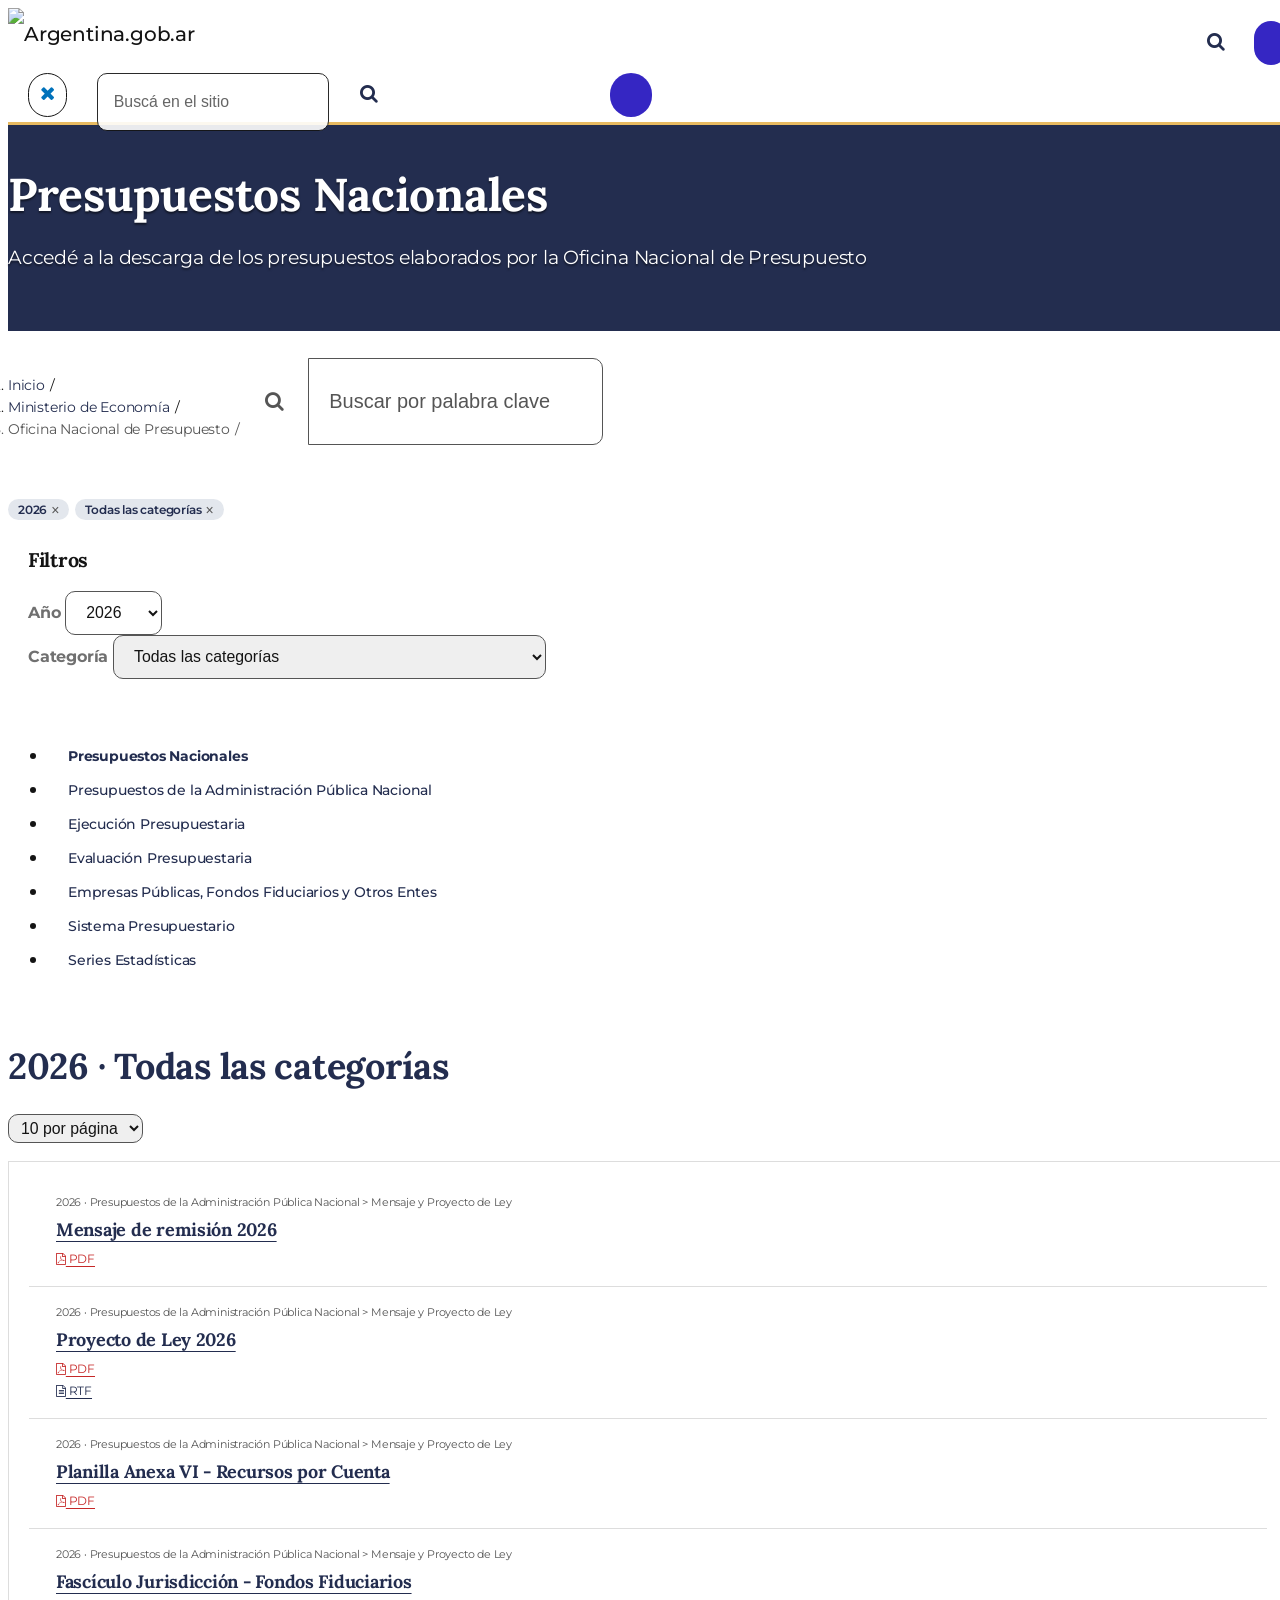
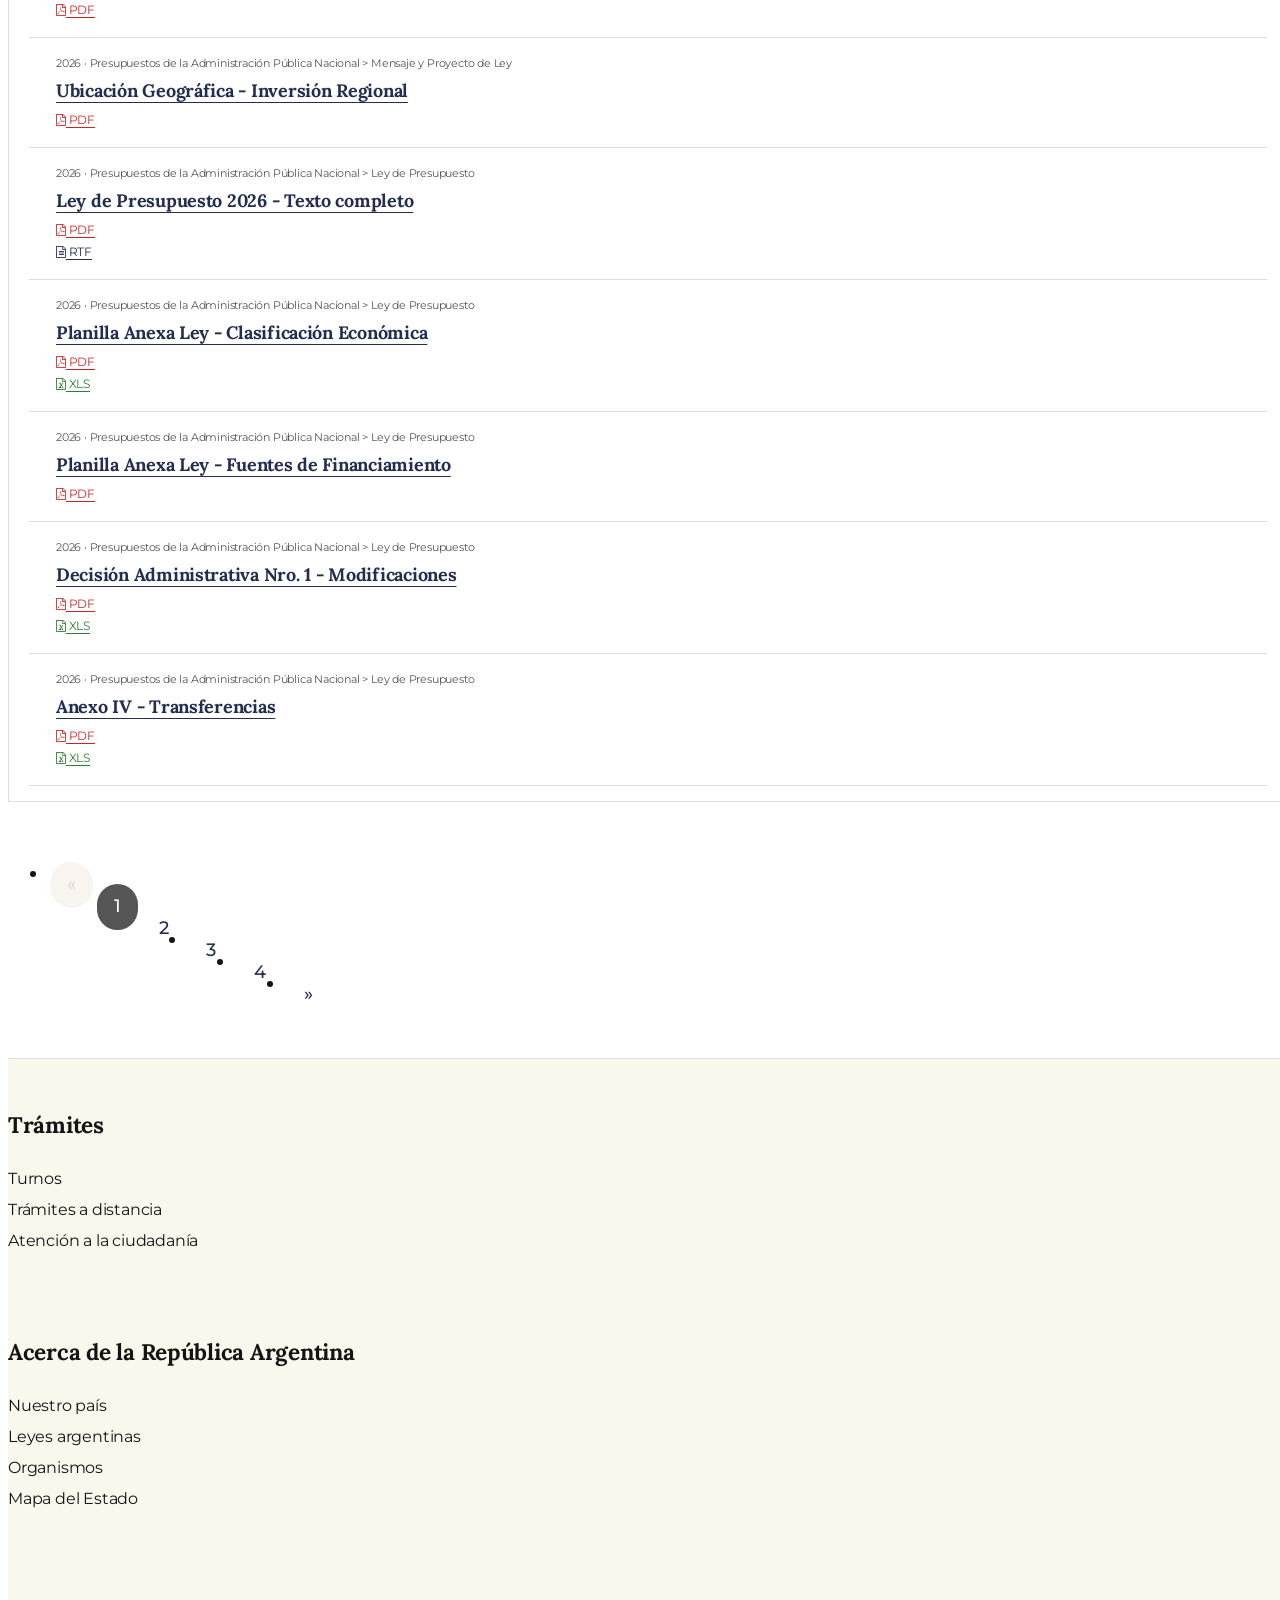
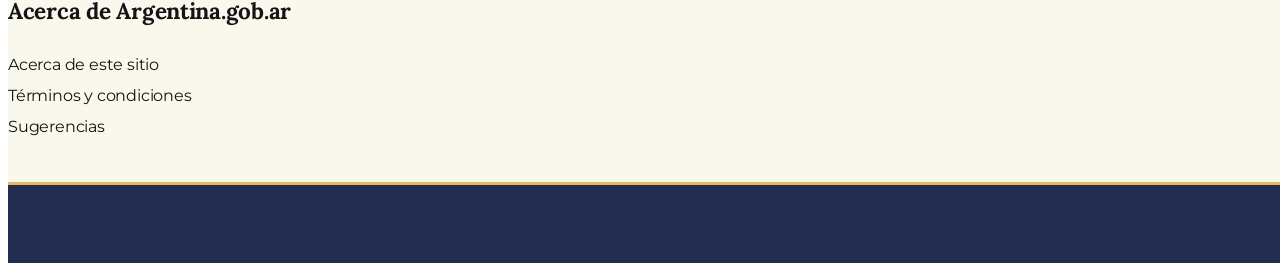
==== commit 5e361ef8: "fix: show category select and subcat filters on mobile, align sidebar padding to 20px" ====
--- a/index.html
+++ b/index.html
@@ -167,13 +167,13 @@
                                                 <option value="2023">2023</option>
                                             </select>
                                         </div>
-                                        <div class="m-b-2" style="display: none;">
+                                        <div class="m-b-2 hidden-md hidden-lg">
                                             <label for="category-select" class="fw-bold" style="font-size:14px;">Categoría</label>
                                             <select id="category-select" class="form-control" onchange="setCategoria(this.value)">
                                                 <option value="__all__">Todas las categorías</option>
                                             </select>
                                         </div>
-                                        <div id="subcategorias-container" class="row" style="display: none!important;"></div>
+                                        <div id="subcategorias-container" class="row hidden-md hidden-lg"></div>
                                     </div>
                                 </div>
                                 <div class="filter-footer-mobile">
--- a/css/estilos-pasos.css
+++ b/css/estilos-pasos.css
@@ -406,7 +406,7 @@
   display: block;
   color: #232D4F;
   font-size: 14px;
-  padding: 10px 15px;
+  padding: 8px 20px;
   border-radius: 4px;
   text-decoration: none;
   transition: background 0.2s ease;
@@ -452,6 +452,21 @@
   border: none;
   box-shadow: none;
   border-radius: 8px;
+}
+.presupuestos-nacionales .card.card-body {
+  border: none;
+  box-shadow: none;
+  background: transparent;
+  padding: 0;
+}
+.presupuestos-nacionales .card.card-body > details {
+  padding: 0;
+}
+.presupuestos-nacionales .card.card-body > details > .book-navigation.details-info {
+  padding: 0;
+}
+.presupuestos-nacionales .page-sidebar.menu-xs {
+  padding: 0;
 }
 .presupuestos-nacionales .btn-mobile-filtros-open {
   display: none;
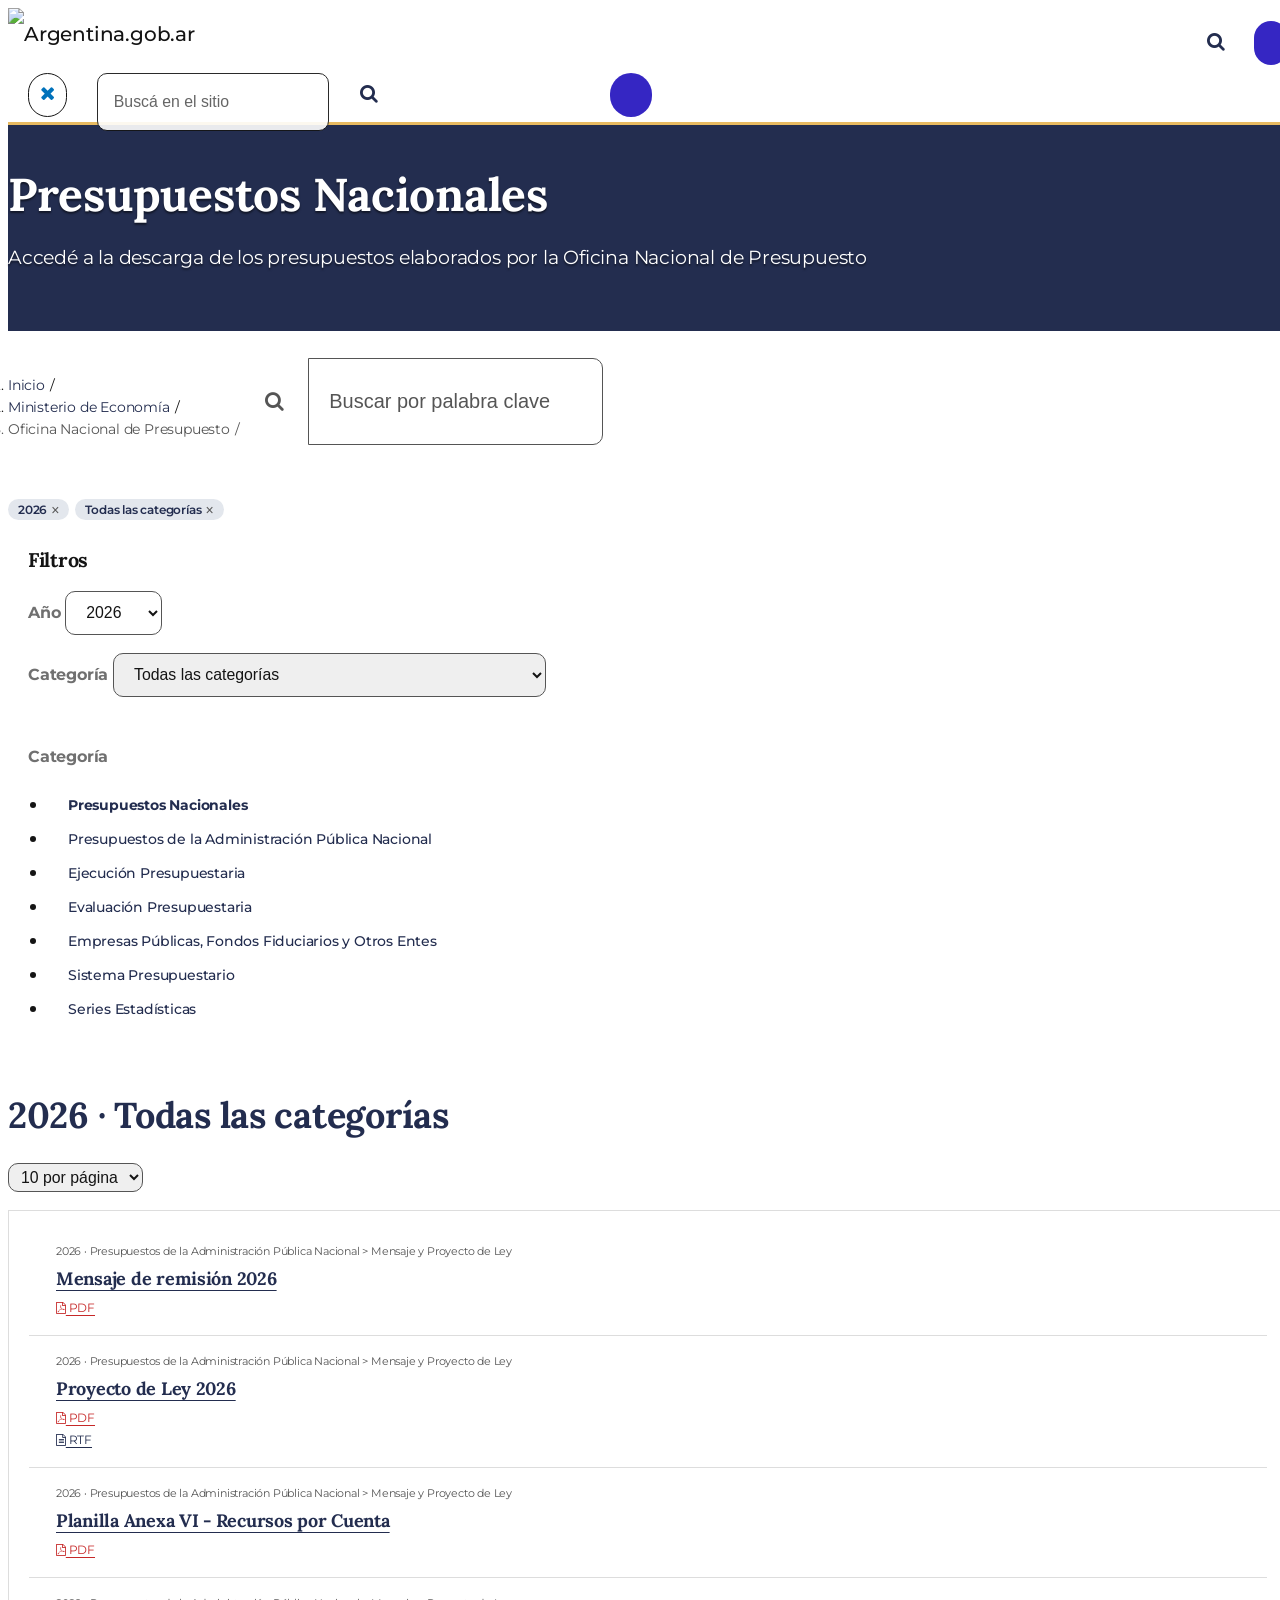
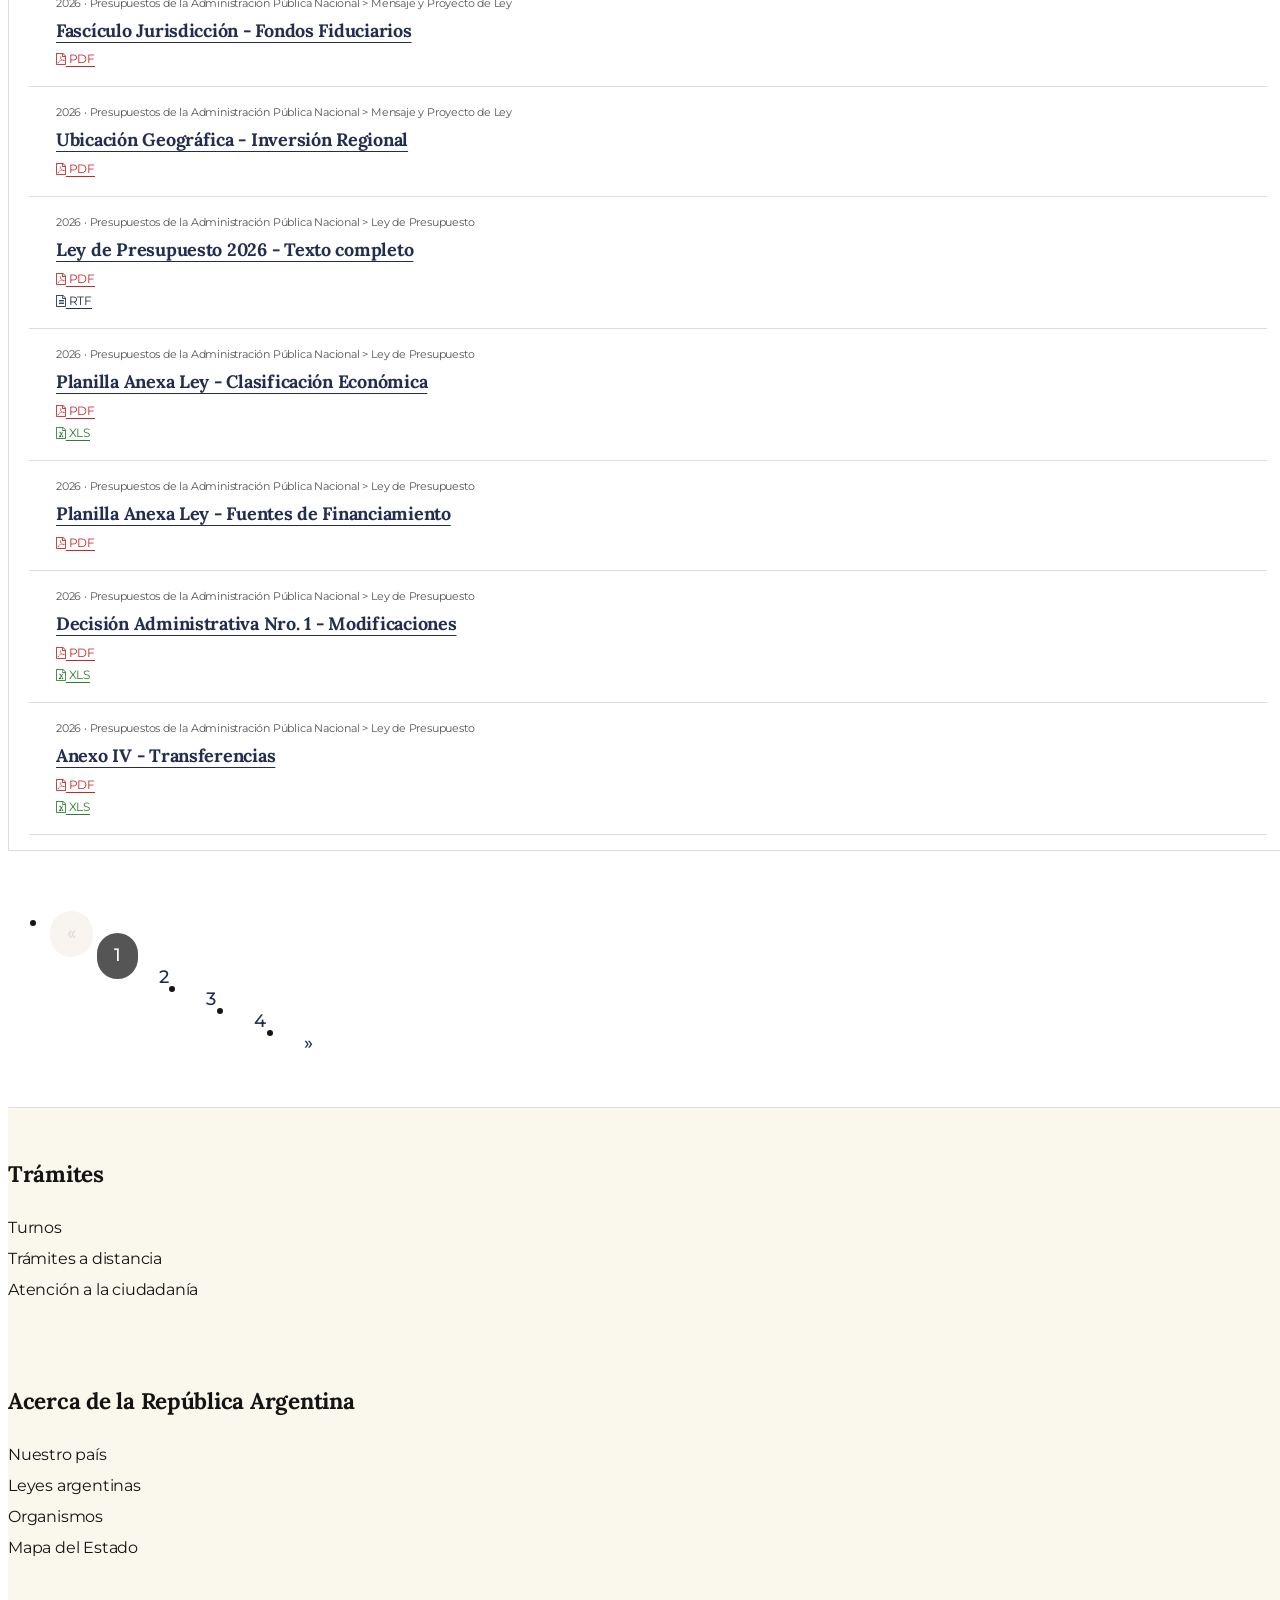
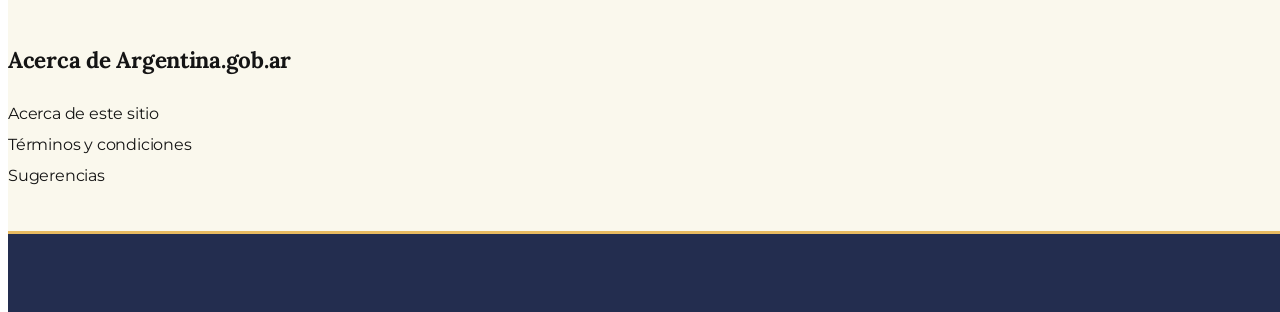
==== commit a9e17105: "feat: add Categoria label above sidebar nav links on desktop" ====
--- a/index.html
+++ b/index.html
@@ -26,11 +26,6 @@
         href="https://www.argentina.gob.ar/profiles/argentinagobar/themes/contrib/poncho/css/icono-arg.css">
     <link rel="stylesheet" href="poncho.css">
     <link rel="stylesheet" href="css/estilos-pasos.css">
-    <style>
-       #subcategorias-container {
-  display: none;
-} 
-    </style>
 </head>
 
 <body class="html no-sidebars">
@@ -167,7 +162,7 @@
                                                 <option value="2023">2023</option>
                                             </select>
                                         </div>
-                                        <div class="m-b-2 hidden-md hidden-lg">
+                                        <div class="m-b-2 hidden-md hidden-lg m-t-1">
                                             <label for="category-select" class="fw-bold" style="font-size:14px;">Categoría</label>
                                             <select id="category-select" class="form-control" onchange="setCategoria(this.value)">
                                                 <option value="__all__">Todas las categorías</option>
@@ -189,6 +184,7 @@
                                     <span class="text-left"><i class="fa fa-list p-r-1"></i> En esta sección </span>
                                 </summary>
                                 <div class="book-navigation details-info">
+                                    <label class="fw-bold" style="font-size:14px; display:block; padding:8px 20px 4px;">Categoría</label>
                                     <nav class="page-sidebar menu-xs">
                                         <ul class="nav nav-pills nav-stacked" id="sidebar-menu">
                                             <li><a href="#" data-categoria="__all__">Presupuestos Nacionales</a></li>
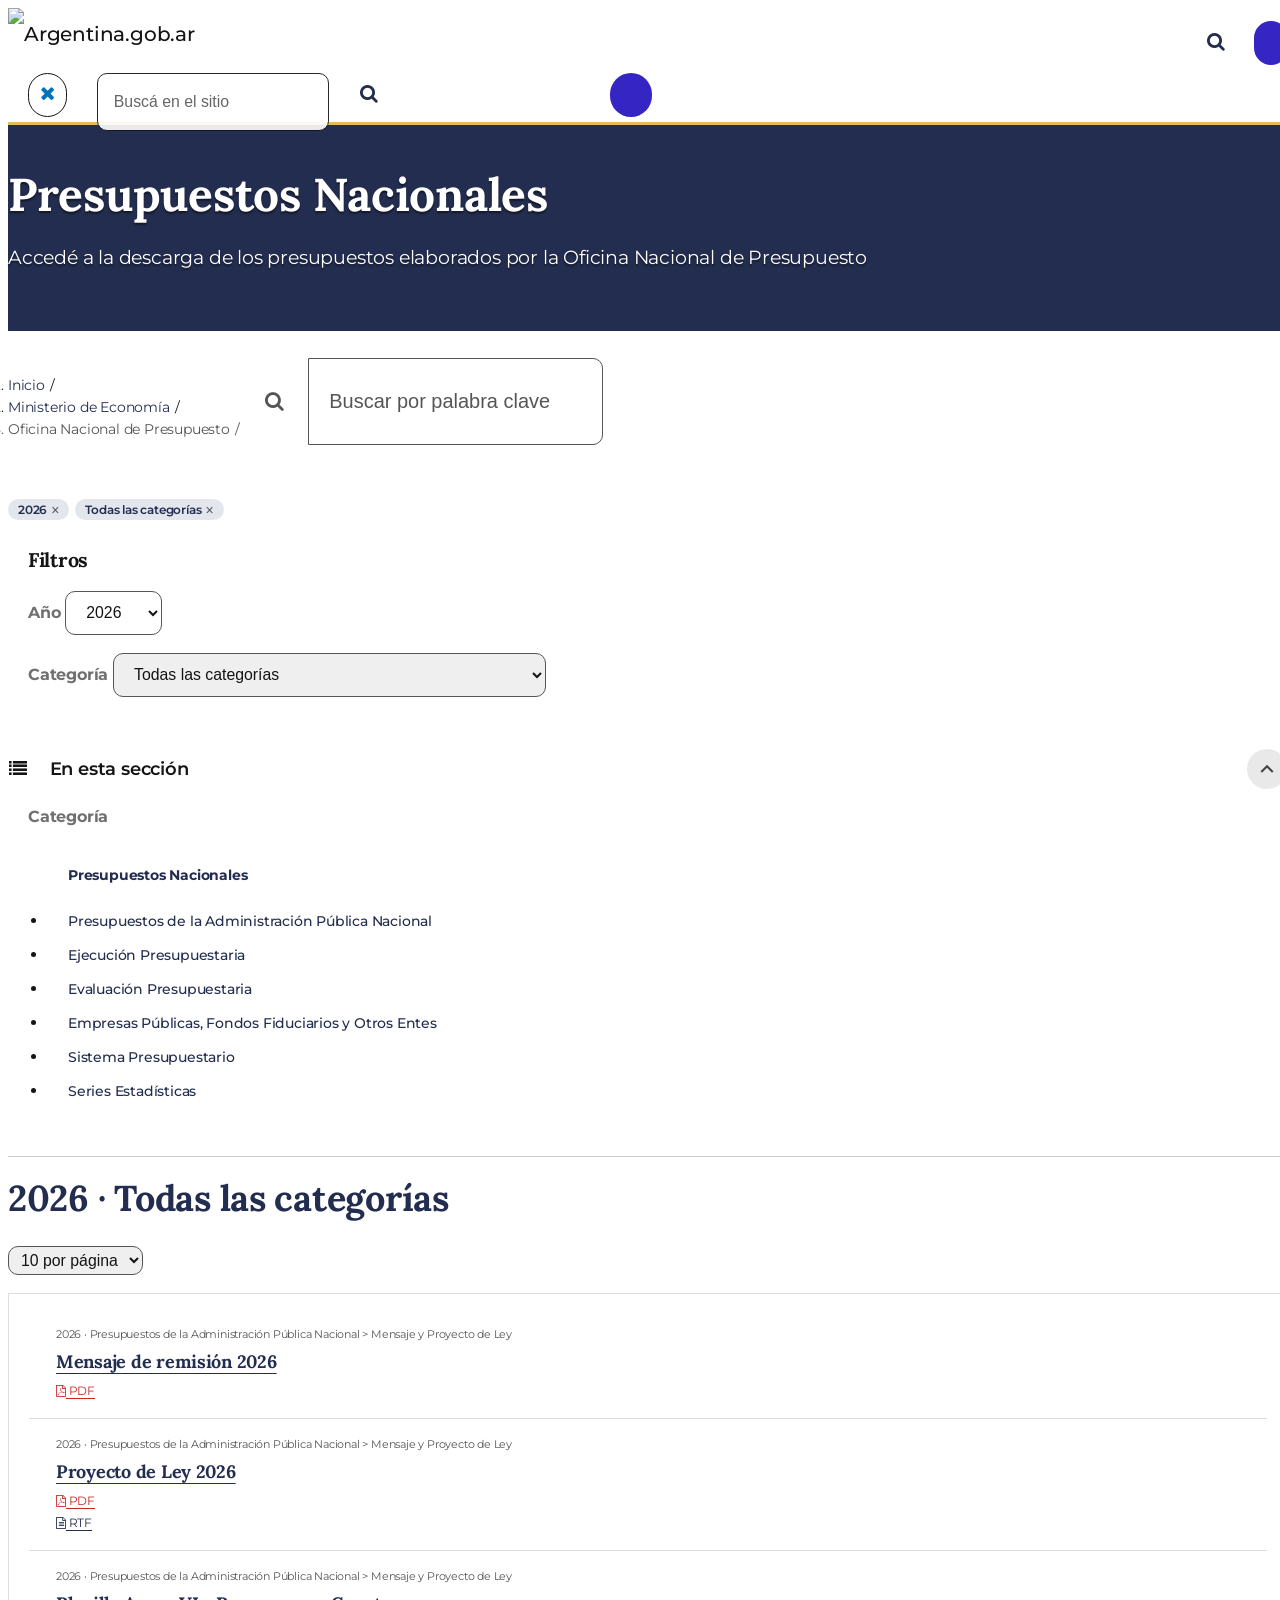
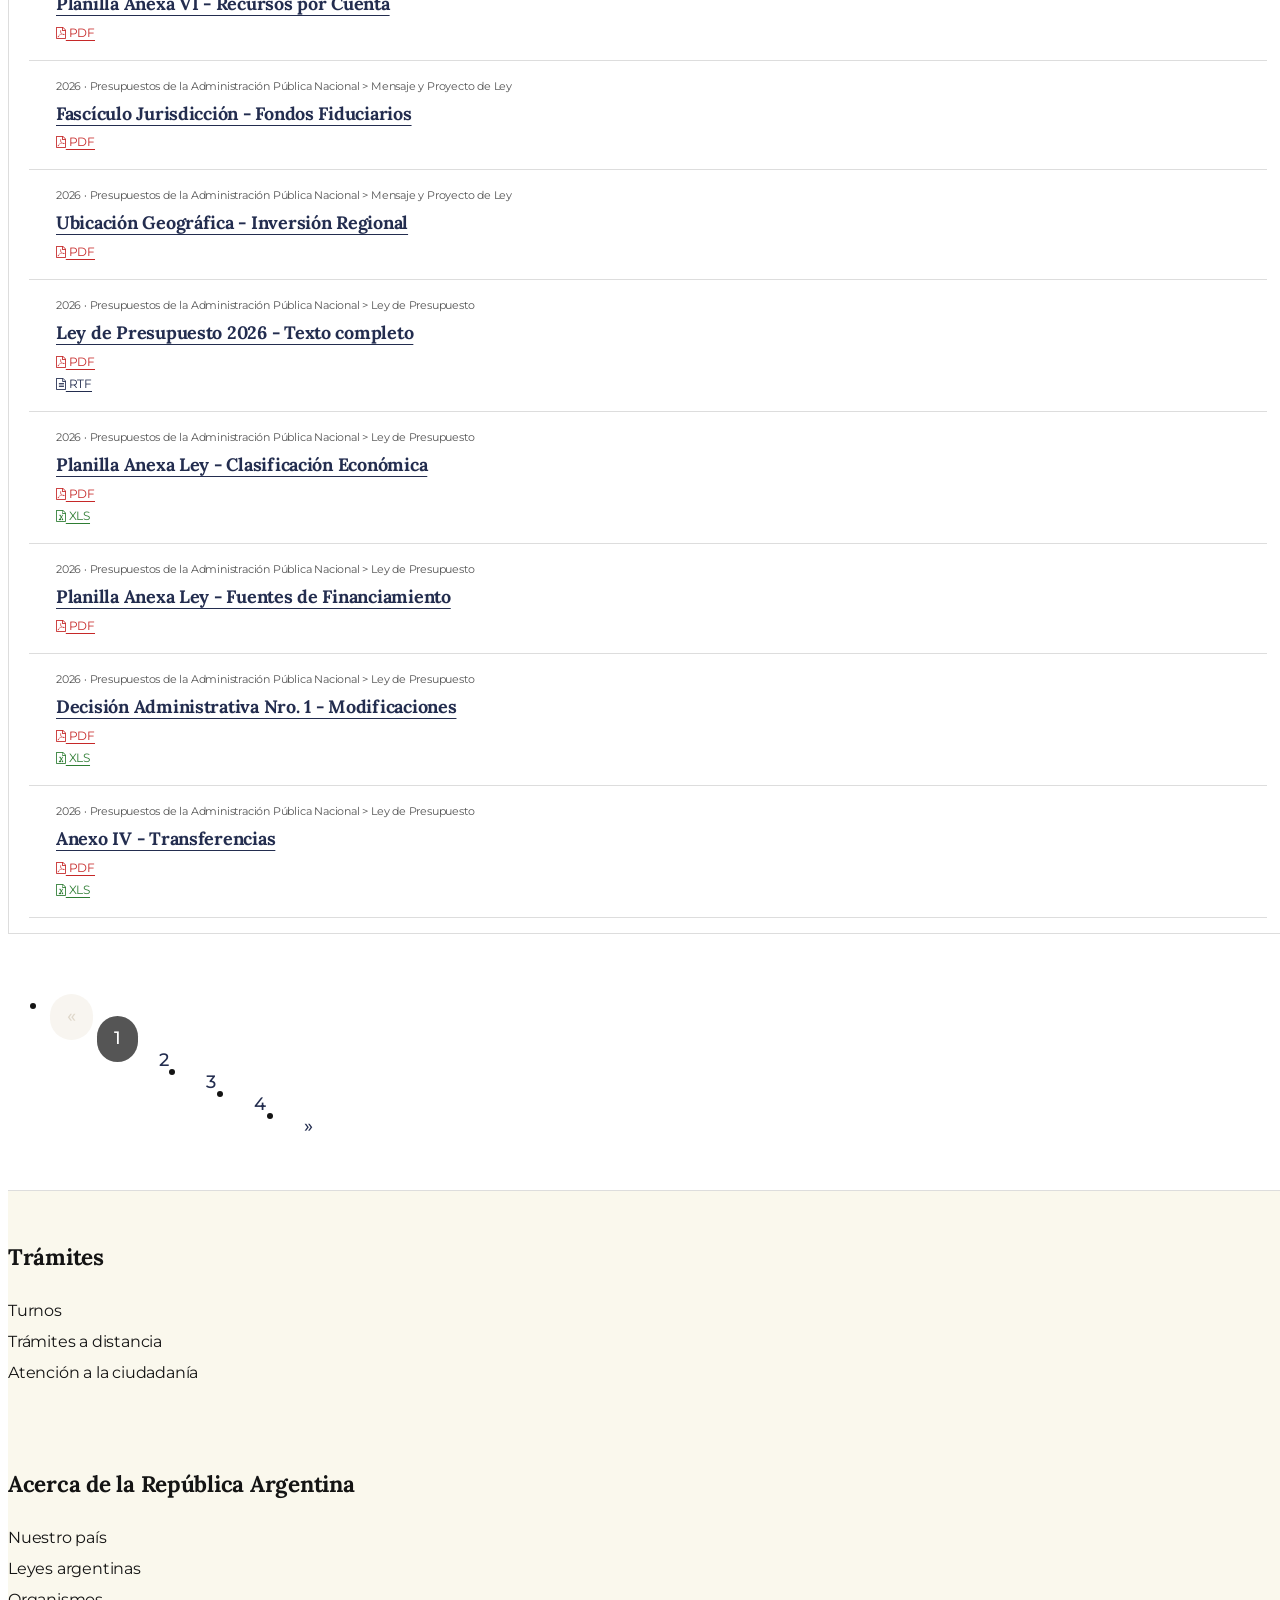
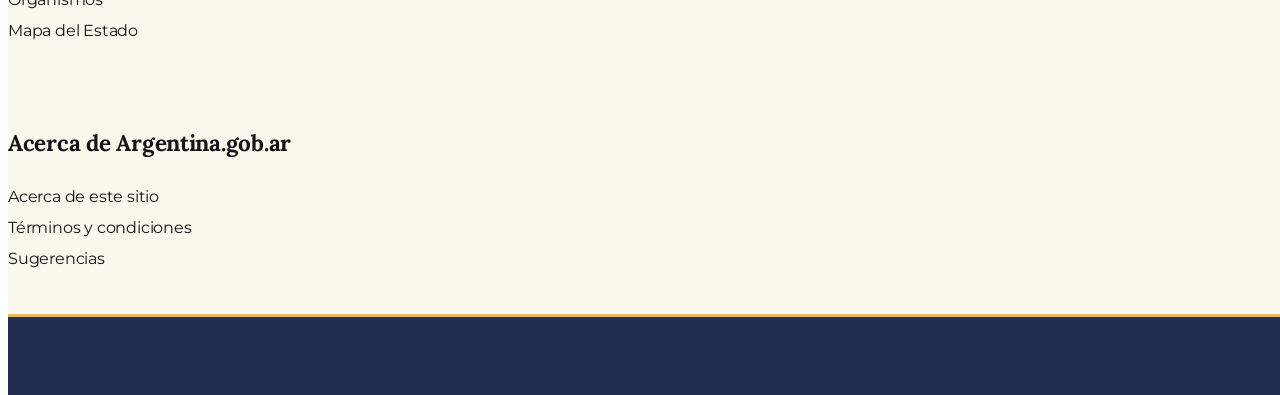
==== commit d067cf36: "feat: match Drupal book navigation panel style, remove card-body wrapper, add btn-title, active clas" ====
--- a/index.html
+++ b/index.html
@@ -178,27 +178,25 @@
                             </div>
 
                         <!-- Navegación libro / página de libro -->
-                        <div class="card card-body hidden-xs">
-                            <details class="device-panel-menu" open="true">
-                                <summary class="text-black ar-details__title">
-                                    <span class="text-left"><i class="fa fa-list p-r-1"></i> En esta sección </span>
-                                </summary>
-                                <div class="book-navigation details-info">
-                                    <label class="fw-bold" style="font-size:14px; display:block; padding:8px 20px 4px;">Categoría</label>
-                                    <nav class="page-sidebar menu-xs">
-                                        <ul class="nav nav-pills nav-stacked" id="sidebar-menu">
-                                            <li><a href="#" data-categoria="__all__">Presupuestos Nacionales</a></li>
-                                            <li><a href="#" data-categoria="Presupuestos de la Administración Pública Nacional">Presupuestos de la Administración Pública Nacional</a></li>
-                                            <li><a href="#" data-categoria="Ejecución Presupuestaria">Ejecución Presupuestaria</a></li>
-                                            <li><a href="#" data-categoria="Evaluación Presupuestaria">Evaluación Presupuestaria</a></li>
-                                            <li><a href="#" data-categoria="Empresas Públicas, Fondos Fiduciarios y Otros Entes">Empresas Públicas, Fondos Fiduciarios y Otros Entes</a></li>
-                                            <li><a href="#" data-categoria="Sistema Presupuestario">Sistema Presupuestario</a></li>
-                                            <li><a href="#" data-categoria="Series Estadísticas">Series Estadísticas</a></li>
-                                        </ul>
-                                    </nav>
-                                </div>
-                            </details>
-                        </div>
+                        <details class="device-panel-menu hidden-xs" open="true">
+                            <summary class="text-black ar-details__title">
+                                <span class="text-left"><i class="fa fa-list p-r-1"></i> En esta sección </span>
+                            </summary>
+                            <div class="book-navigation details-info">
+                                <label class="fw-bold" style="font-size:14px; display:block; padding:8px 20px 4px;">Categoría</label>
+                                <nav class="page-sidebar menu-xs">
+                                    <ul class="nav nav-pills nav-stacked" id="sidebar-menu">
+                                        <li class="btn-title"><a href="#" data-categoria="__all__">Presupuestos Nacionales</a></li>
+                                        <li><a href="#" data-categoria="Presupuestos de la Administración Pública Nacional">Presupuestos de la Administración Pública Nacional</a></li>
+                                        <li><a href="#" data-categoria="Ejecución Presupuestaria">Ejecución Presupuestaria</a></li>
+                                        <li><a href="#" data-categoria="Evaluación Presupuestaria">Evaluación Presupuestaria</a></li>
+                                        <li><a href="#" data-categoria="Empresas Públicas, Fondos Fiduciarios y Otros Entes">Empresas Públicas, Fondos Fiduciarios y Otros Entes</a></li>
+                                        <li><a href="#" data-categoria="Sistema Presupuestario">Sistema Presupuestario</a></li>
+                                        <li><a href="#" data-categoria="Series Estadísticas">Series Estadísticas</a></li>
+                                    </ul>
+                                </nav>
+                            </div>
+                        </details>
 
                         </div>
 
@@ -854,6 +852,8 @@
             renderSubcategorias();
             if (activeResultsHref) {
                 showResults(activeResultsHref);
+            } else if (activeCategory === "__all__") {
+                showAllCategoriesResults();
             } else {
                 showCategoryResults(activeCategory);
             }
@@ -862,7 +862,11 @@
         function removeSubcategory() {
             activeSubcategory = "";
             renderChips();
-            showCategoryResults(activeCategory);
+            if (activeCategory === "__all__") {
+                showAllCategoriesResults();
+            } else {
+                showCategoryResults(activeCategory);
+            }
         }
 
         function removeCategoria() {
@@ -878,6 +882,8 @@
             var q = (document.getElementById("search-presupuesto").value || "").trim().toLowerCase();
             if (q) {
                 showGlobalResults(q);
+            } else if (activeCategory === "__all__") {
+                showAllCategoriesResults();
             } else {
                 showCategoryResults(activeCategory);
             }
@@ -966,7 +972,11 @@
             activeCategory = label;
             document.querySelectorAll("#sidebar-menu li").forEach(function(li) { li.classList.remove("active"); });
             document.querySelectorAll("#sidebar-menu a[data-categoria]").forEach(function(a) {
-                if (a.dataset.categoria === label) a.parentElement.classList.add("active");
+                a.classList.remove("active");
+                if (a.dataset.categoria === label) {
+                    a.classList.add("active");
+                    a.parentElement.classList.add("active");
+                }
             });
             setTimeout(function() {
                 document.getElementById("filter-chips").scrollIntoView({ behavior: "smooth", block: "start" });
@@ -1113,7 +1123,11 @@
             } else {
                 filterSubcategorias("");
                 renderSubcategorias();
-                showCategoryResults(activeCategory);
+                if (activeCategory === "__all__") {
+                    showAllCategoriesResults();
+                } else {
+                    showCategoryResults(activeCategory);
+                }
             }
         });
 
--- a/css/estilos-pasos.css
+++ b/css/estilos-pasos.css
@@ -453,20 +453,15 @@
   box-shadow: none;
   border-radius: 8px;
 }
-.presupuestos-nacionales .card.card-body {
+.presupuestos-nacionales .device-panel-menu .book-navigation.details-info {
+  padding: 0;
   border: none;
-  box-shadow: none;
-  background: transparent;
-  padding: 0;
-}
-.presupuestos-nacionales .card.card-body > details {
-  padding: 0;
-}
-.presupuestos-nacionales .card.card-body > details > .book-navigation.details-info {
-  padding: 0;
 }
 .presupuestos-nacionales .page-sidebar.menu-xs {
   padding: 0;
+}
+.presupuestos-nacionales .page-sidebar .nav-pills li.btn-title > a {
+  font-weight: 700;
 }
 .presupuestos-nacionales .btn-mobile-filtros-open {
   display: none;
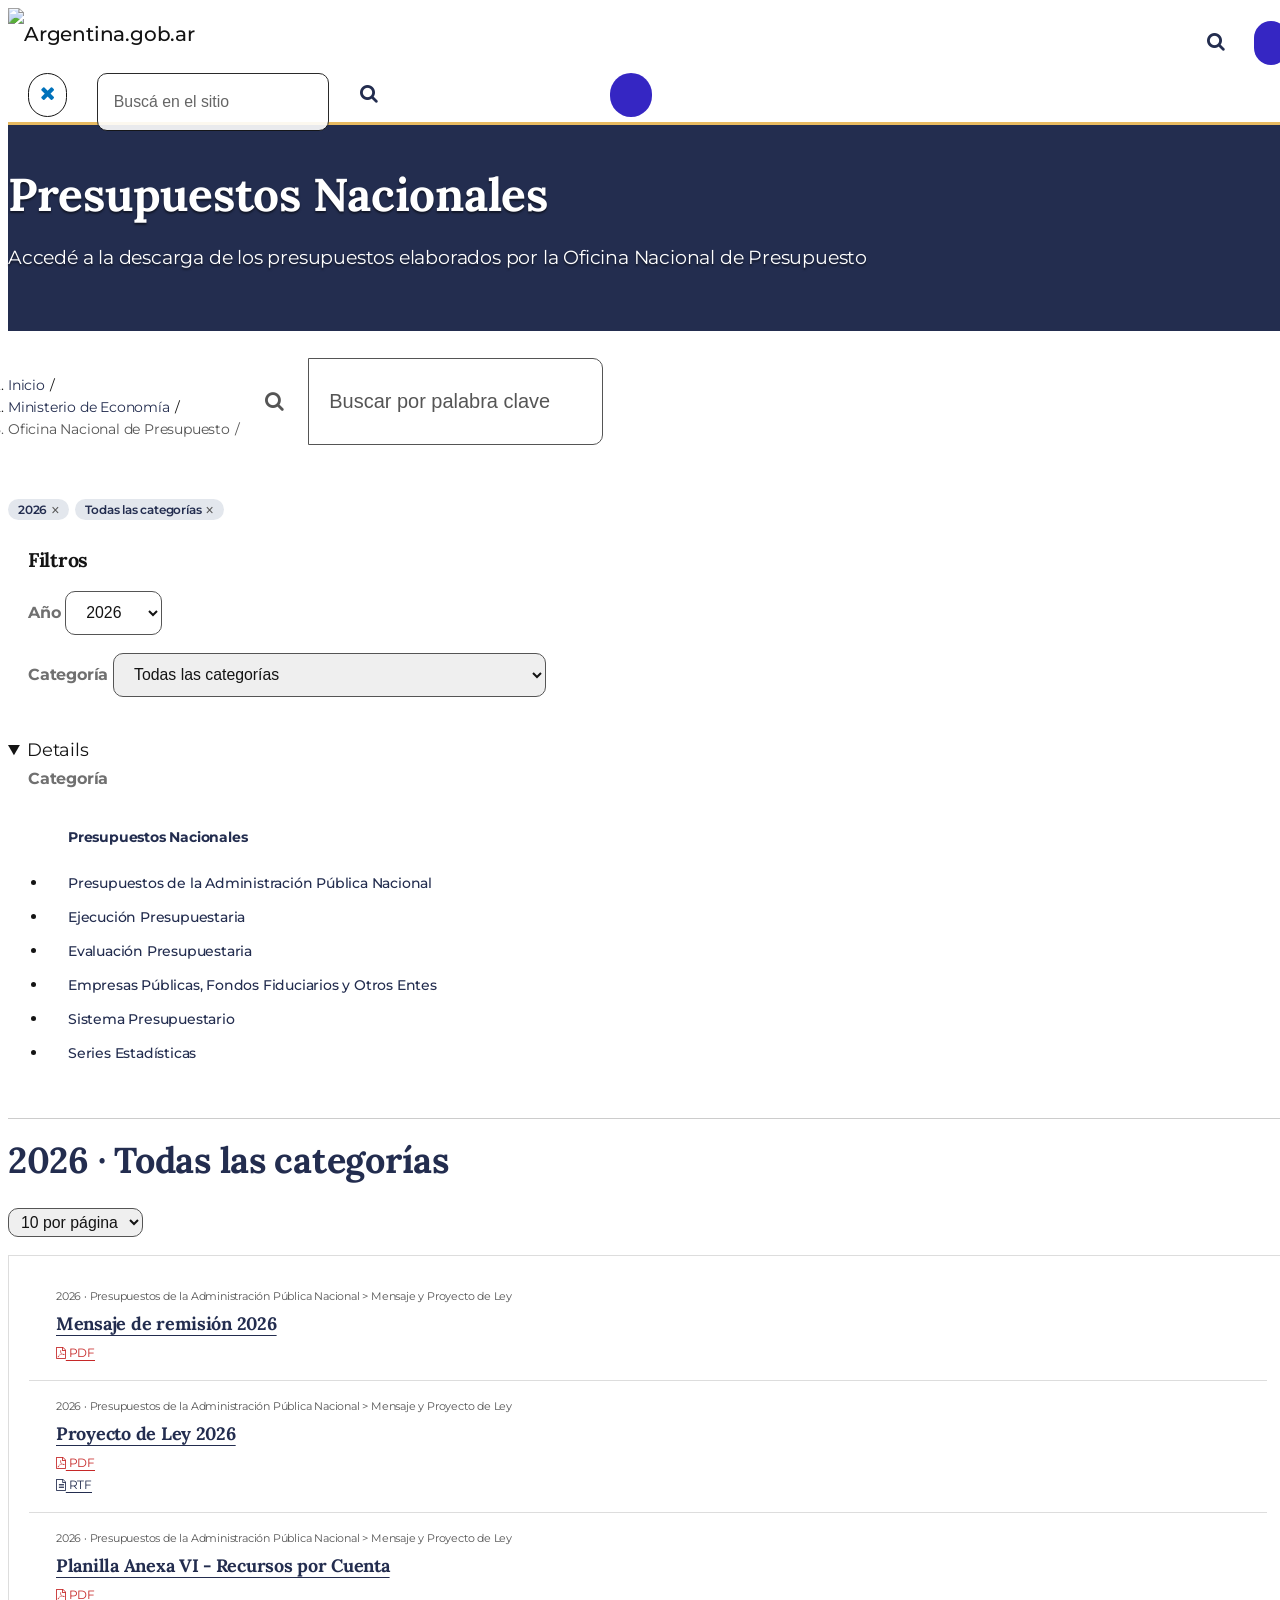
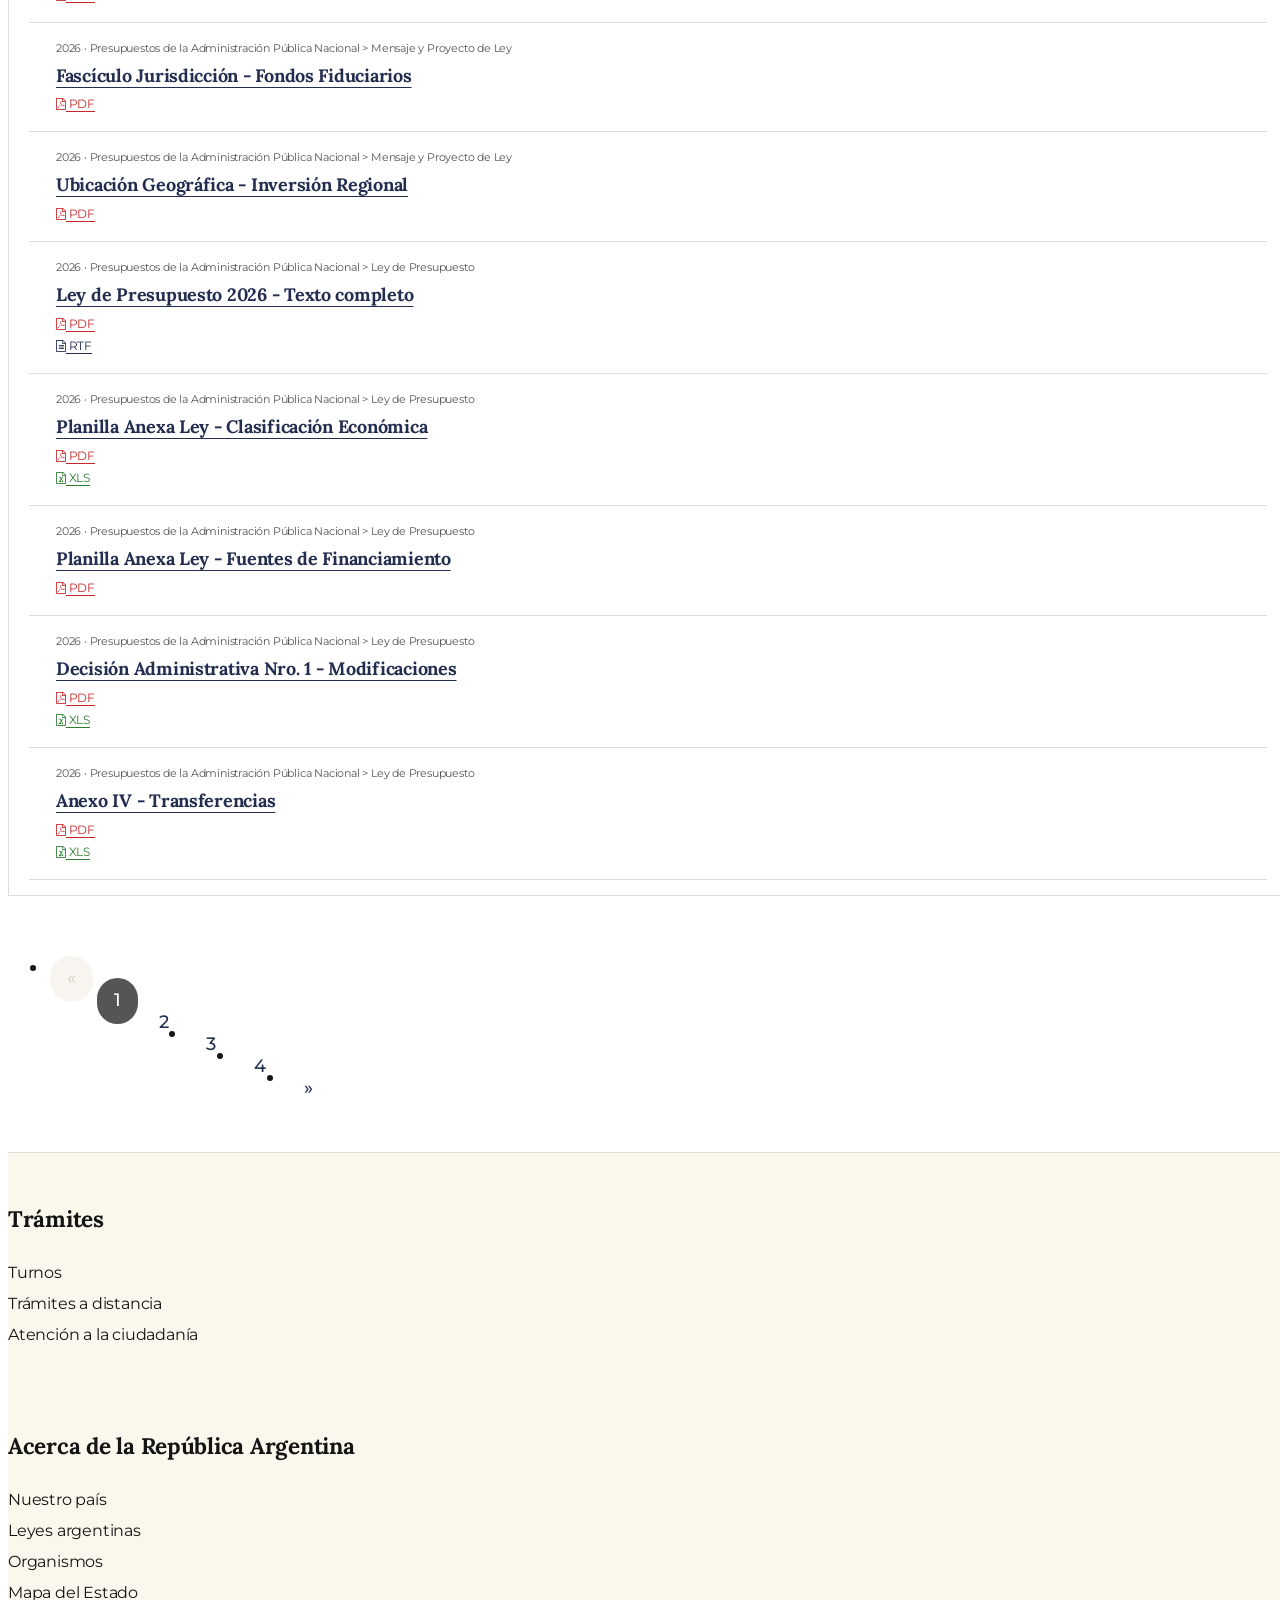
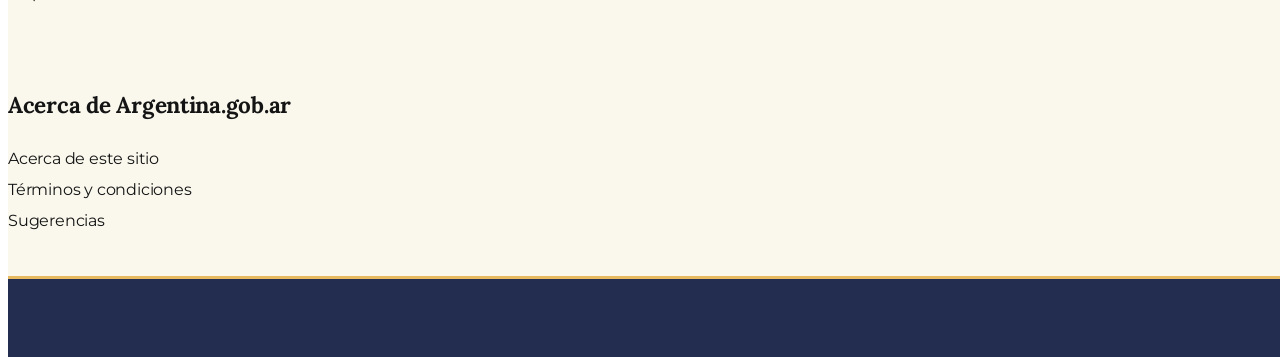
==== commit c6dbed93: "fix: remove summary title from sidebar nav panel" ====
--- a/index.html
+++ b/index.html
@@ -179,9 +179,7 @@
 
                         <!-- Navegación libro / página de libro -->
                         <details class="device-panel-menu hidden-xs" open="true">
-                            <summary class="text-black ar-details__title">
-                                <span class="text-left"><i class="fa fa-list p-r-1"></i> En esta sección </span>
-                            </summary>
+
                             <div class="book-navigation details-info">
                                 <label class="fw-bold" style="font-size:14px; display:block; padding:8px 20px 4px;">Categoría</label>
                                 <nav class="page-sidebar menu-xs">
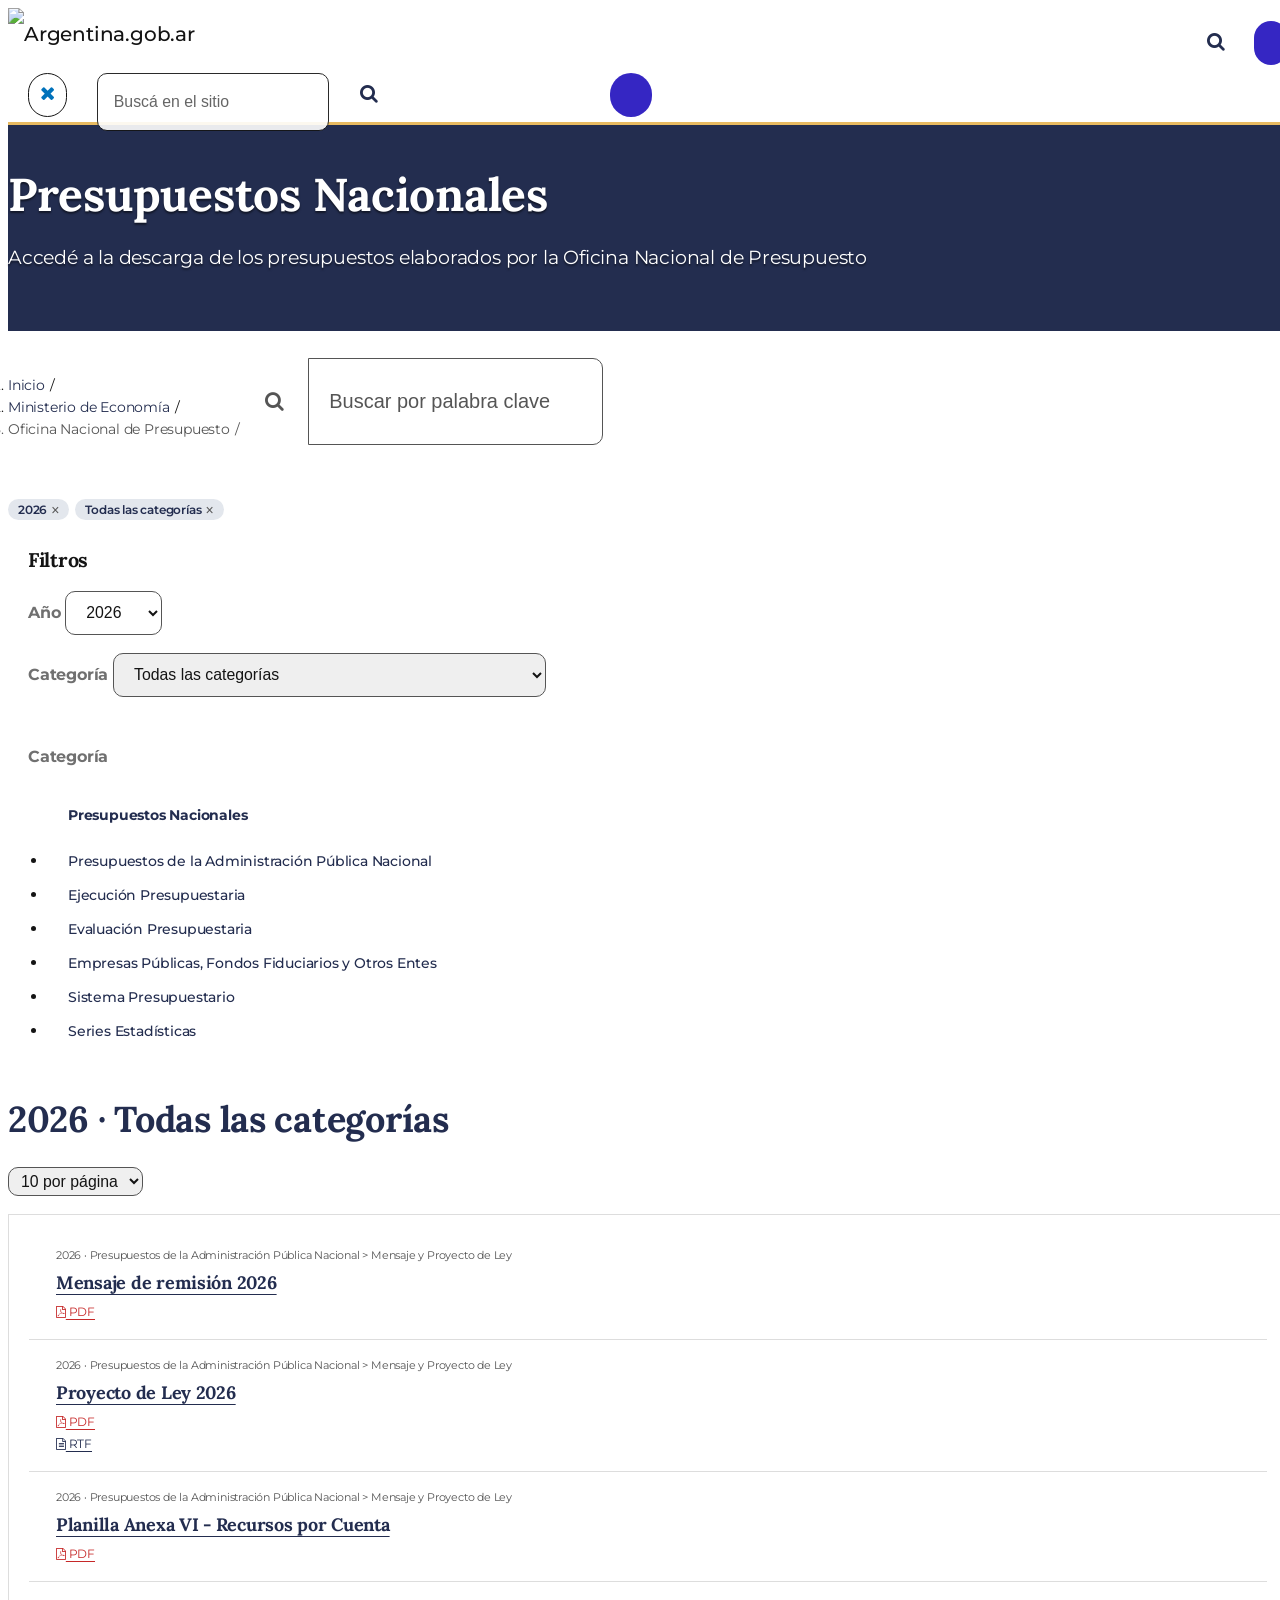
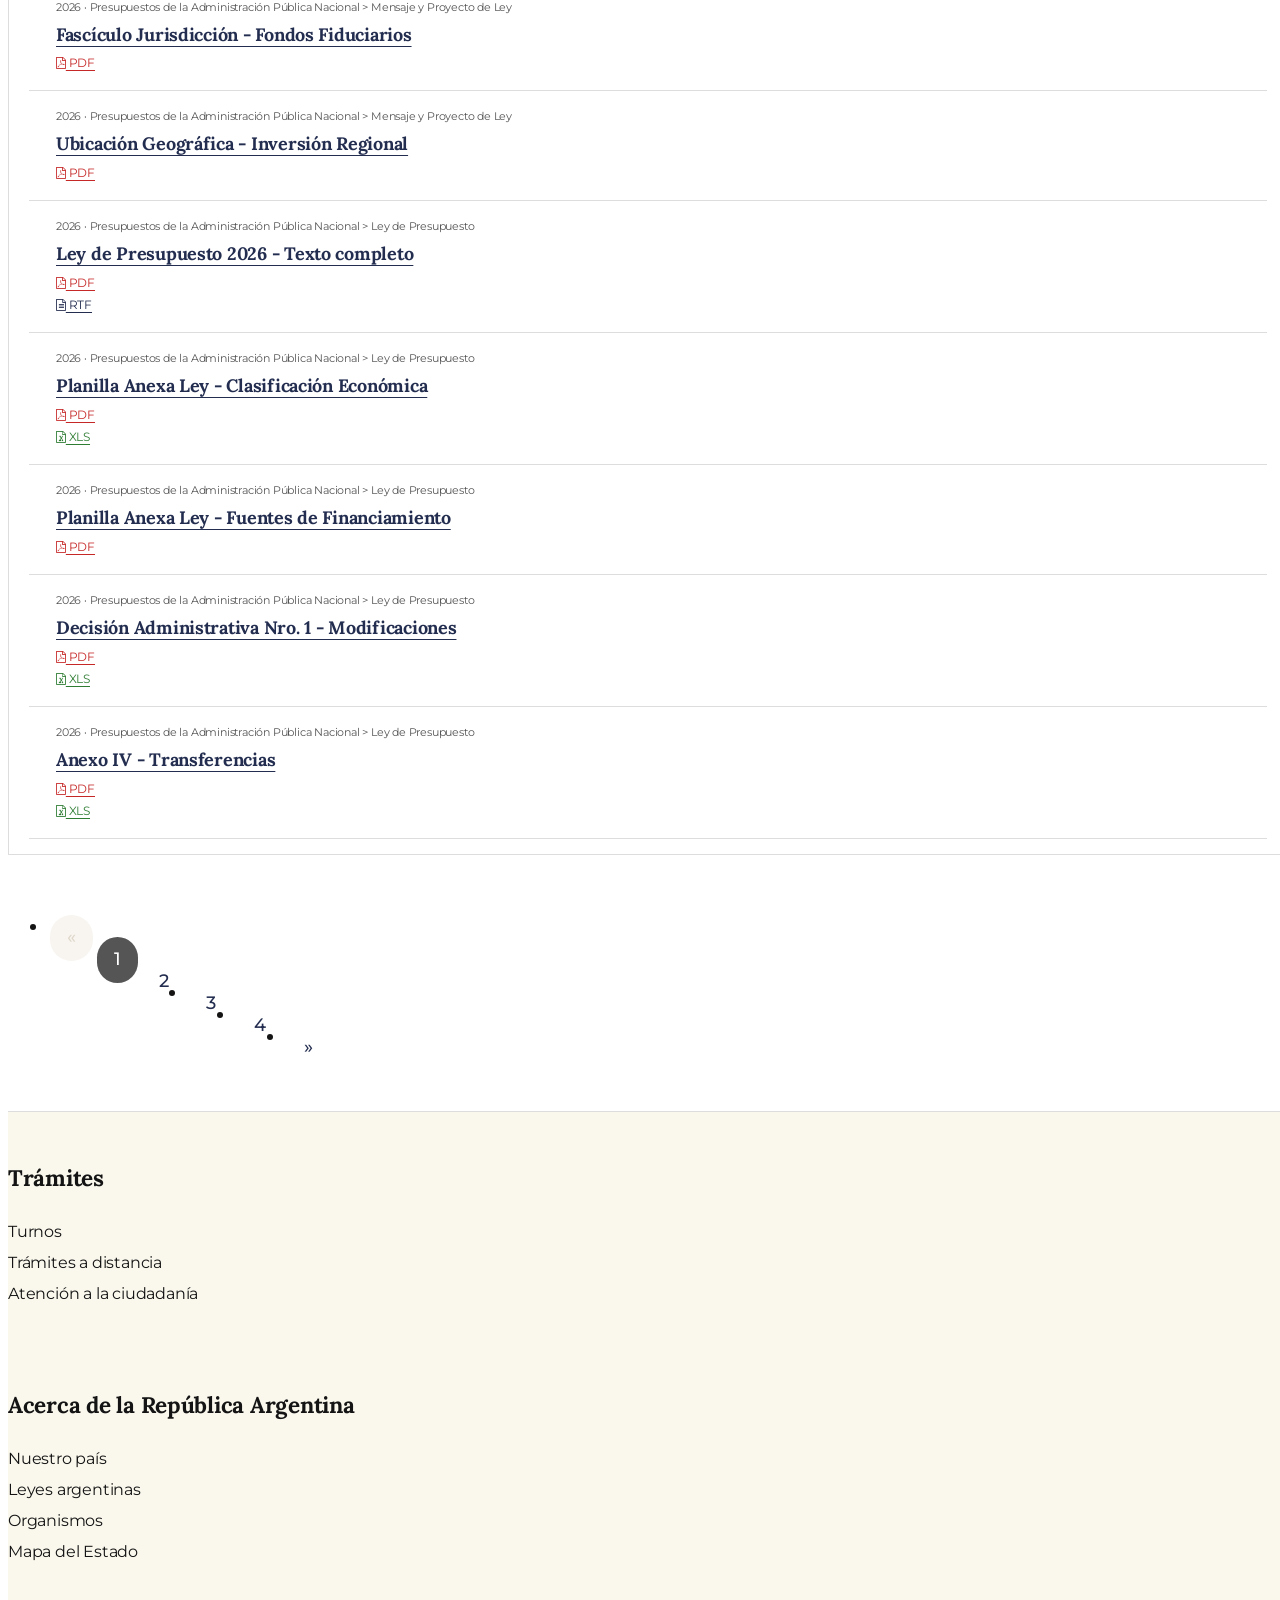
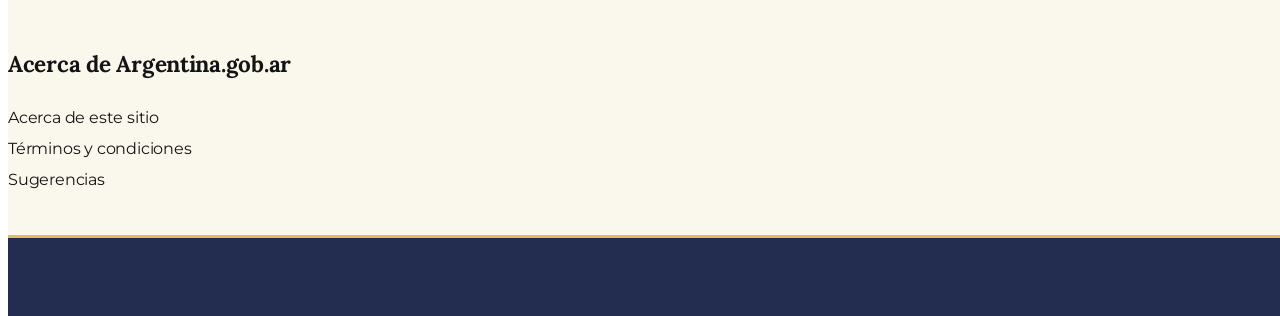
==== commit 63a50234: "fix: remove details wrapper, simplify nav structure" ====
--- a/index.html
+++ b/index.html
@@ -178,23 +178,20 @@
                             </div>
 
                         <!-- Navegación libro / página de libro -->
-                        <details class="device-panel-menu hidden-xs" open="true">
-
-                            <div class="book-navigation details-info">
-                                <label class="fw-bold" style="font-size:14px; display:block; padding:8px 20px 4px;">Categoría</label>
-                                <nav class="page-sidebar menu-xs">
-                                    <ul class="nav nav-pills nav-stacked" id="sidebar-menu">
-                                        <li class="btn-title"><a href="#" data-categoria="__all__">Presupuestos Nacionales</a></li>
-                                        <li><a href="#" data-categoria="Presupuestos de la Administración Pública Nacional">Presupuestos de la Administración Pública Nacional</a></li>
-                                        <li><a href="#" data-categoria="Ejecución Presupuestaria">Ejecución Presupuestaria</a></li>
-                                        <li><a href="#" data-categoria="Evaluación Presupuestaria">Evaluación Presupuestaria</a></li>
-                                        <li><a href="#" data-categoria="Empresas Públicas, Fondos Fiduciarios y Otros Entes">Empresas Públicas, Fondos Fiduciarios y Otros Entes</a></li>
-                                        <li><a href="#" data-categoria="Sistema Presupuestario">Sistema Presupuestario</a></li>
-                                        <li><a href="#" data-categoria="Series Estadísticas">Series Estadísticas</a></li>
-                                    </ul>
-                                </nav>
-                            </div>
-                        </details>
+                        <div class="book-navigation details-info hidden-xs">
+                            <label class="fw-bold" style="font-size:14px; display:block; padding:8px 20px 4px;">Categoría</label>
+                            <nav class="page-sidebar menu-xs">
+                                <ul class="nav nav-pills nav-stacked" id="sidebar-menu">
+                                    <li class="btn-title"><a href="#" data-categoria="__all__">Presupuestos Nacionales</a></li>
+                                    <li><a href="#" data-categoria="Presupuestos de la Administración Pública Nacional">Presupuestos de la Administración Pública Nacional</a></li>
+                                    <li><a href="#" data-categoria="Ejecución Presupuestaria">Ejecución Presupuestaria</a></li>
+                                    <li><a href="#" data-categoria="Evaluación Presupuestaria">Evaluación Presupuestaria</a></li>
+                                    <li><a href="#" data-categoria="Empresas Públicas, Fondos Fiduciarios y Otros Entes">Empresas Públicas, Fondos Fiduciarios y Otros Entes</a></li>
+                                    <li><a href="#" data-categoria="Sistema Presupuestario">Sistema Presupuestario</a></li>
+                                    <li><a href="#" data-categoria="Series Estadísticas">Series Estadísticas</a></li>
+                                </ul>
+                            </nav>
+                        </div>
 
                         </div>
 
--- a/css/estilos-pasos.css
+++ b/css/estilos-pasos.css
@@ -453,7 +453,7 @@
   box-shadow: none;
   border-radius: 8px;
 }
-.presupuestos-nacionales .device-panel-menu .book-navigation.details-info {
+.presupuestos-nacionales .book-navigation.details-info {
   padding: 0;
   border: none;
 }
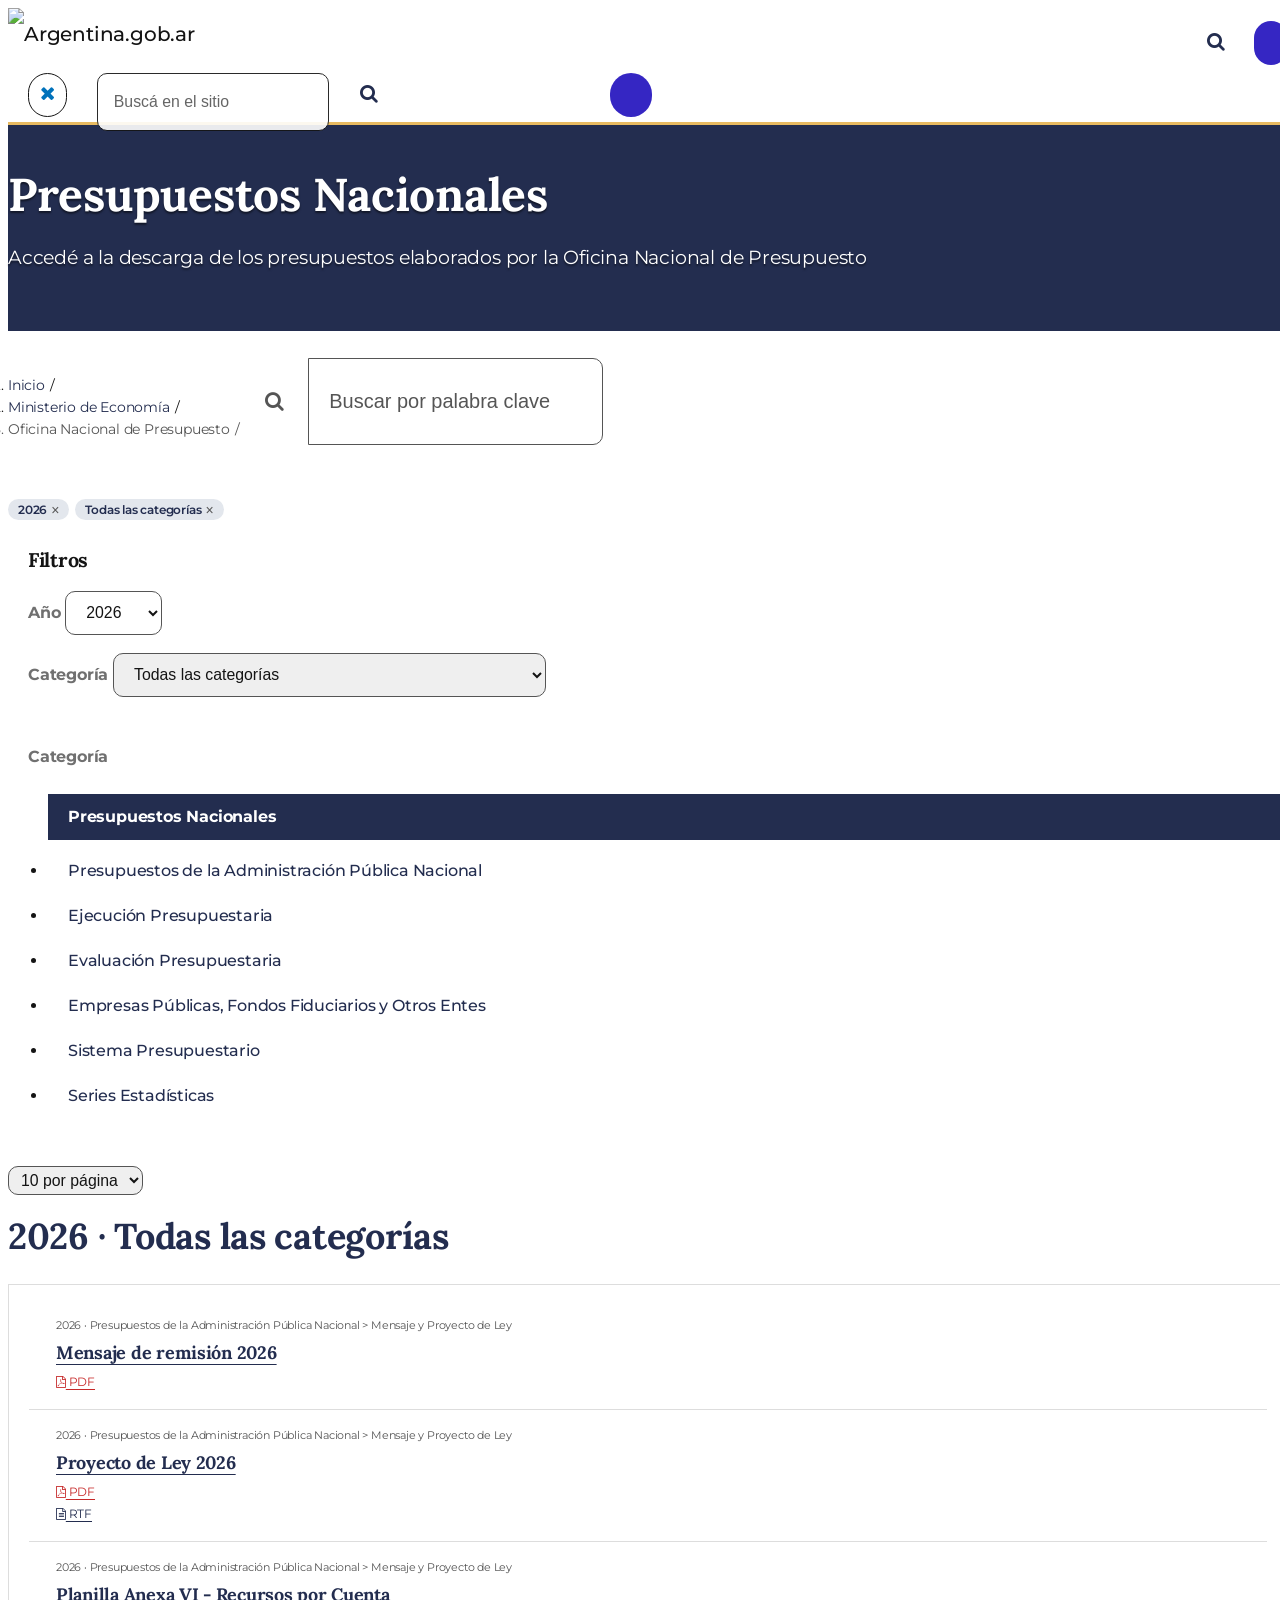
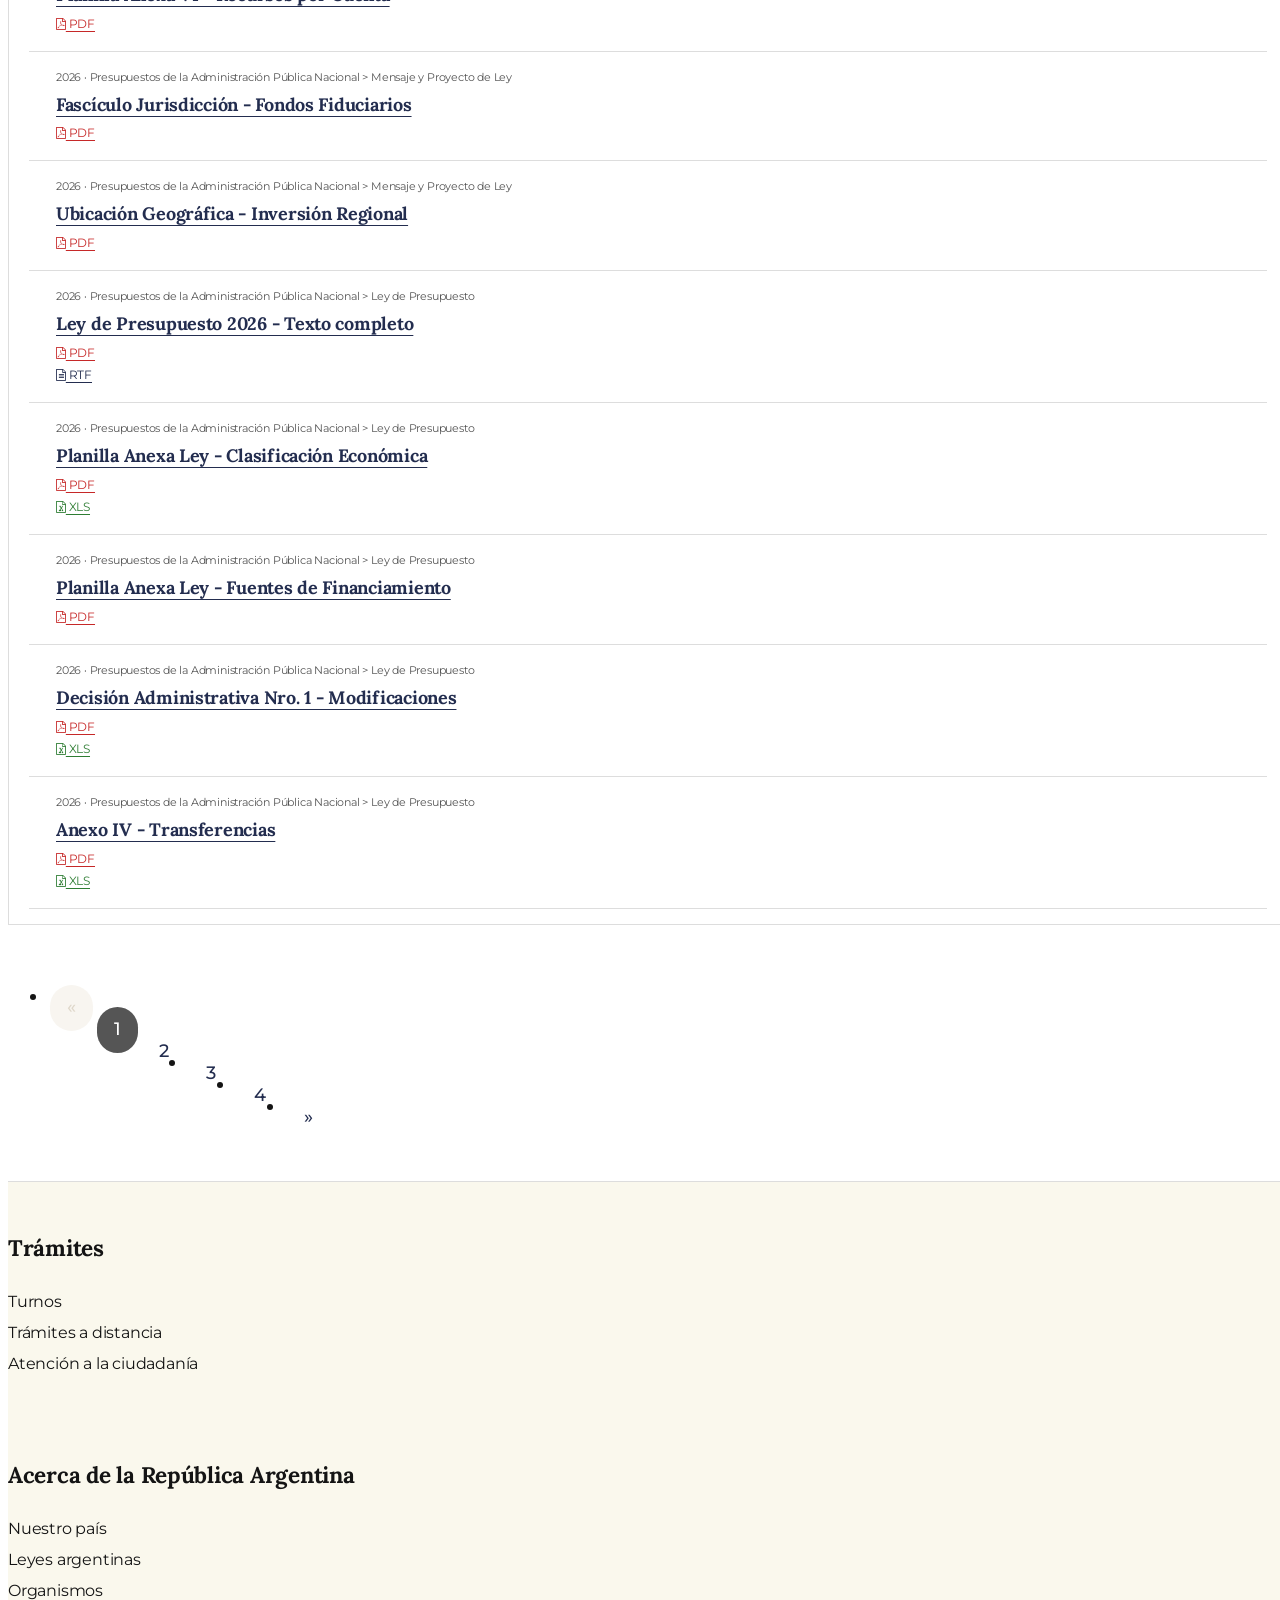
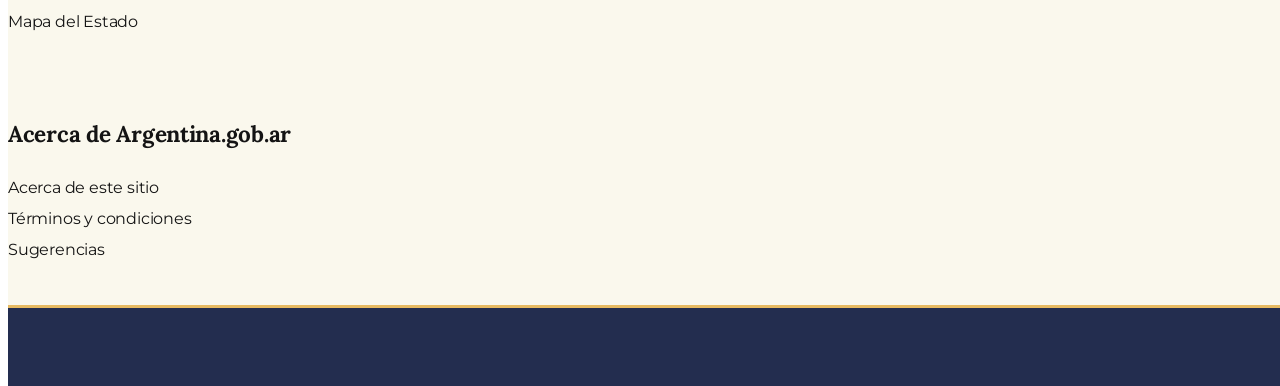
==== commit c330bac6: "fix: move page-size selector above title, title full width col-md-12" ====
--- a/index.html
+++ b/index.html
@@ -197,11 +197,8 @@
 
                         <!-- Columna de resultados -->
                         <div class="col-md-9 col-xs-12">
-                            <div class="row margin-bottom-2">
-                                <div class="col-xs-8">
-                                    <h2 class="h2 margin-bottom-0 text-primary" id="results-title"></h2>
-                                </div>
-                                <div class="col-xs-4 text-right">
+                            <div class="row">
+                                <div class="col-xs-12 text-right m-b-1">
                                     <select id="page-size-selector" class="form-control"
                                         style="display:inline-block; width:auto; padding:4px 8px; height:auto;"
                                         onchange="changePageSize(this.value)">
@@ -210,6 +207,11 @@
                                         <option value="50">50 por página</option>
                                         <option value="todos">Todos</option>
                                     </select>
+                                </div>
+                            </div>
+                            <div class="row margin-bottom-2">
+                                <div class="col-md-12">
+                                    <h2 class="h2 margin-bottom-0 text-primary" id="results-title"></h2>
                                 </div>
                             </div>
                             <div id="subcategorias-desktop" class="row m-b-1 hidden-xs"></div>
--- a/css/estilos-pasos.css
+++ b/css/estilos-pasos.css
@@ -402,23 +402,29 @@
   font-size: 14px;
   line-height: 1;
 }
+.presupuestos-nacionales .book-navigation.details-info {
+  letter-spacing: -0.15pt;
+  font-size: 18px;
+  font-family: "Montserrat", sans-serif;
+}
 .presupuestos-nacionales .book-navigation.details-info .page-sidebar.menu-xs .nav-pills.nav-stacked > li > a {
   display: block;
-  color: #232D4F;
-  font-size: 14px;
-  padding: 8px 20px;
-  border-radius: 4px;
   text-decoration: none;
   transition: background 0.2s ease;
 }
 .presupuestos-nacionales .book-navigation.details-info .page-sidebar.menu-xs .nav-pills.nav-stacked > li > a:hover {
   background: #E3E7ED;
+}
+.presupuestos-nacionales .book-navigation.details-info .page-sidebar.menu-xs .nav-pills.nav-stacked > li.btn-title > a {
+  font-size: 16px;
+  font-weight: 600;
+  padding: 10px 20px;
 }
 .presupuestos-nacionales .book-navigation.details-info .page-sidebar.menu-xs .nav-pills.nav-stacked > li.active > a,
 .presupuestos-nacionales .book-navigation.details-info .page-sidebar.menu-xs .nav-pills.nav-stacked > li.active > a:hover,
 .presupuestos-nacionales .book-navigation.details-info .page-sidebar.menu-xs .nav-pills.nav-stacked > li.active > a:focus {
-  background: transparent;
-  color: #232D4F;
+  background: #232D4F;
+  color: #FFFFFF;
   font-weight: 700;
 }
 .presupuestos-nacionales .sidebar-submenu {
